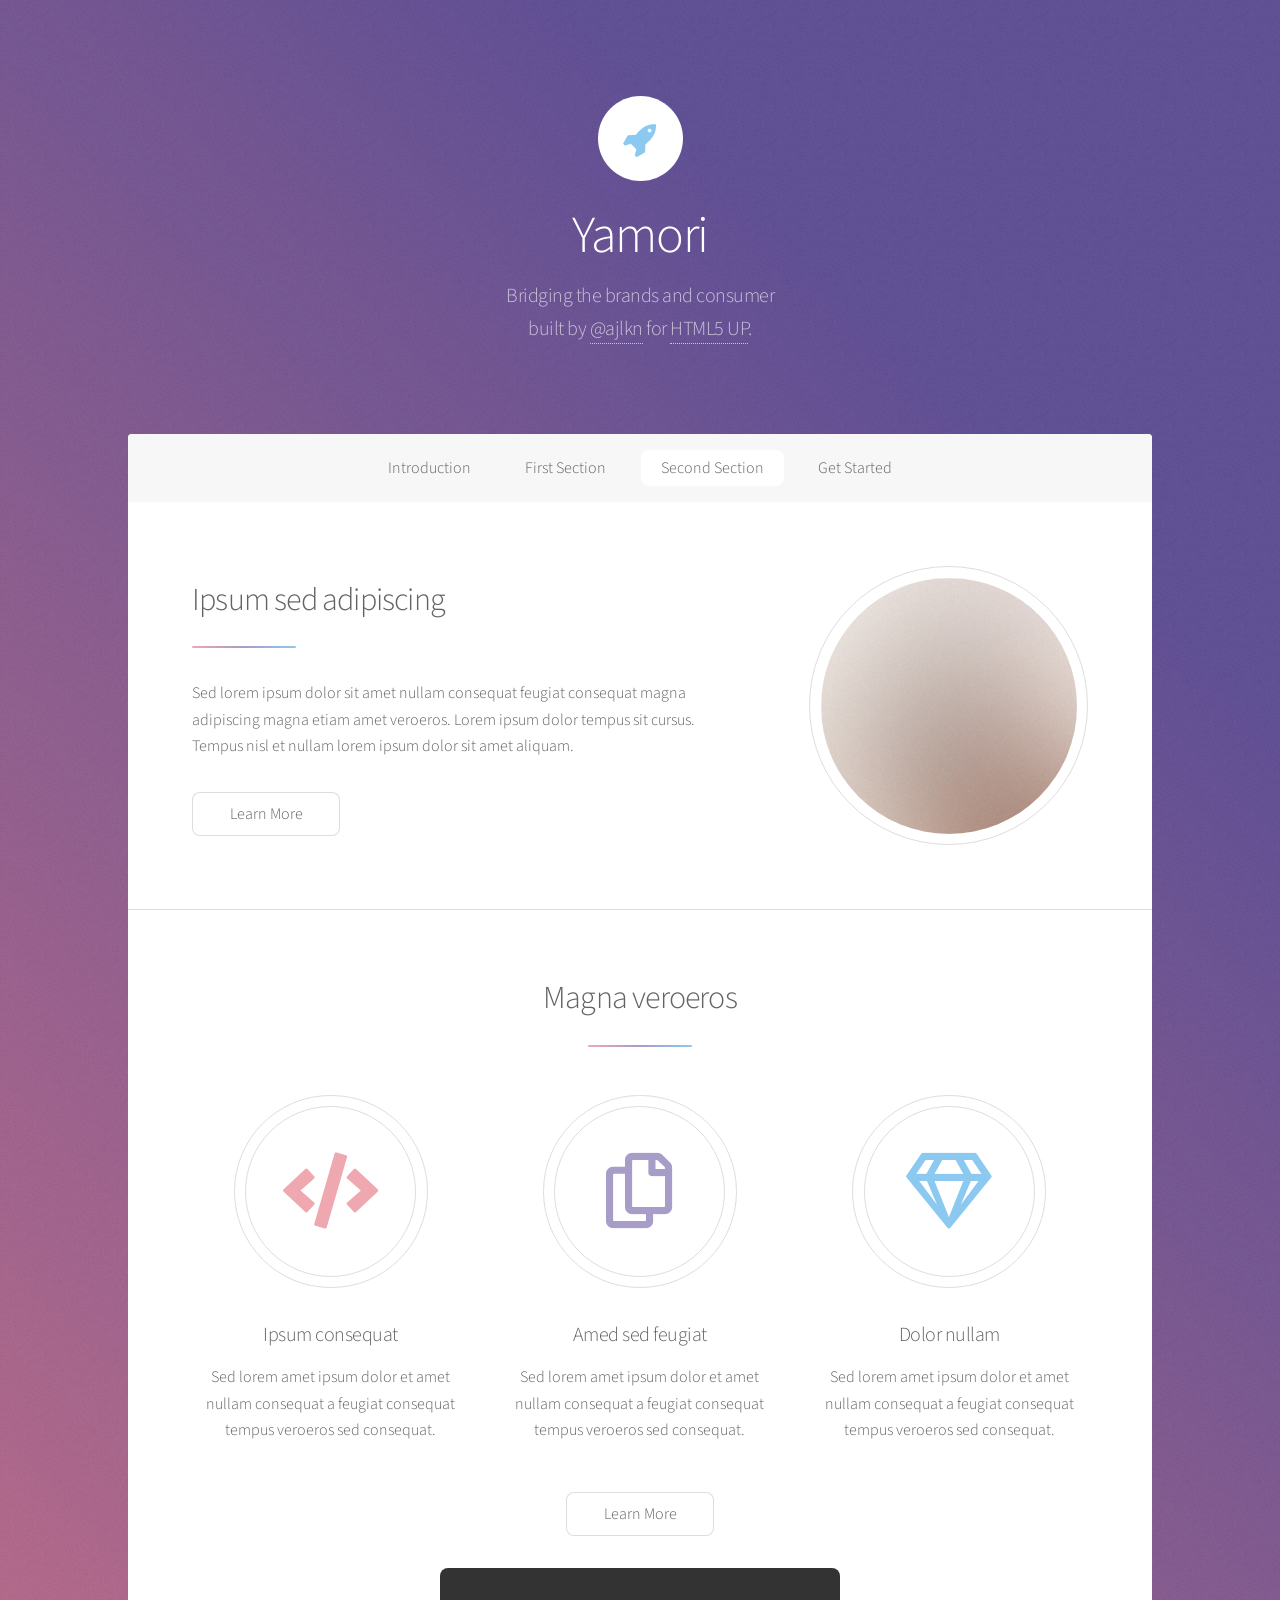
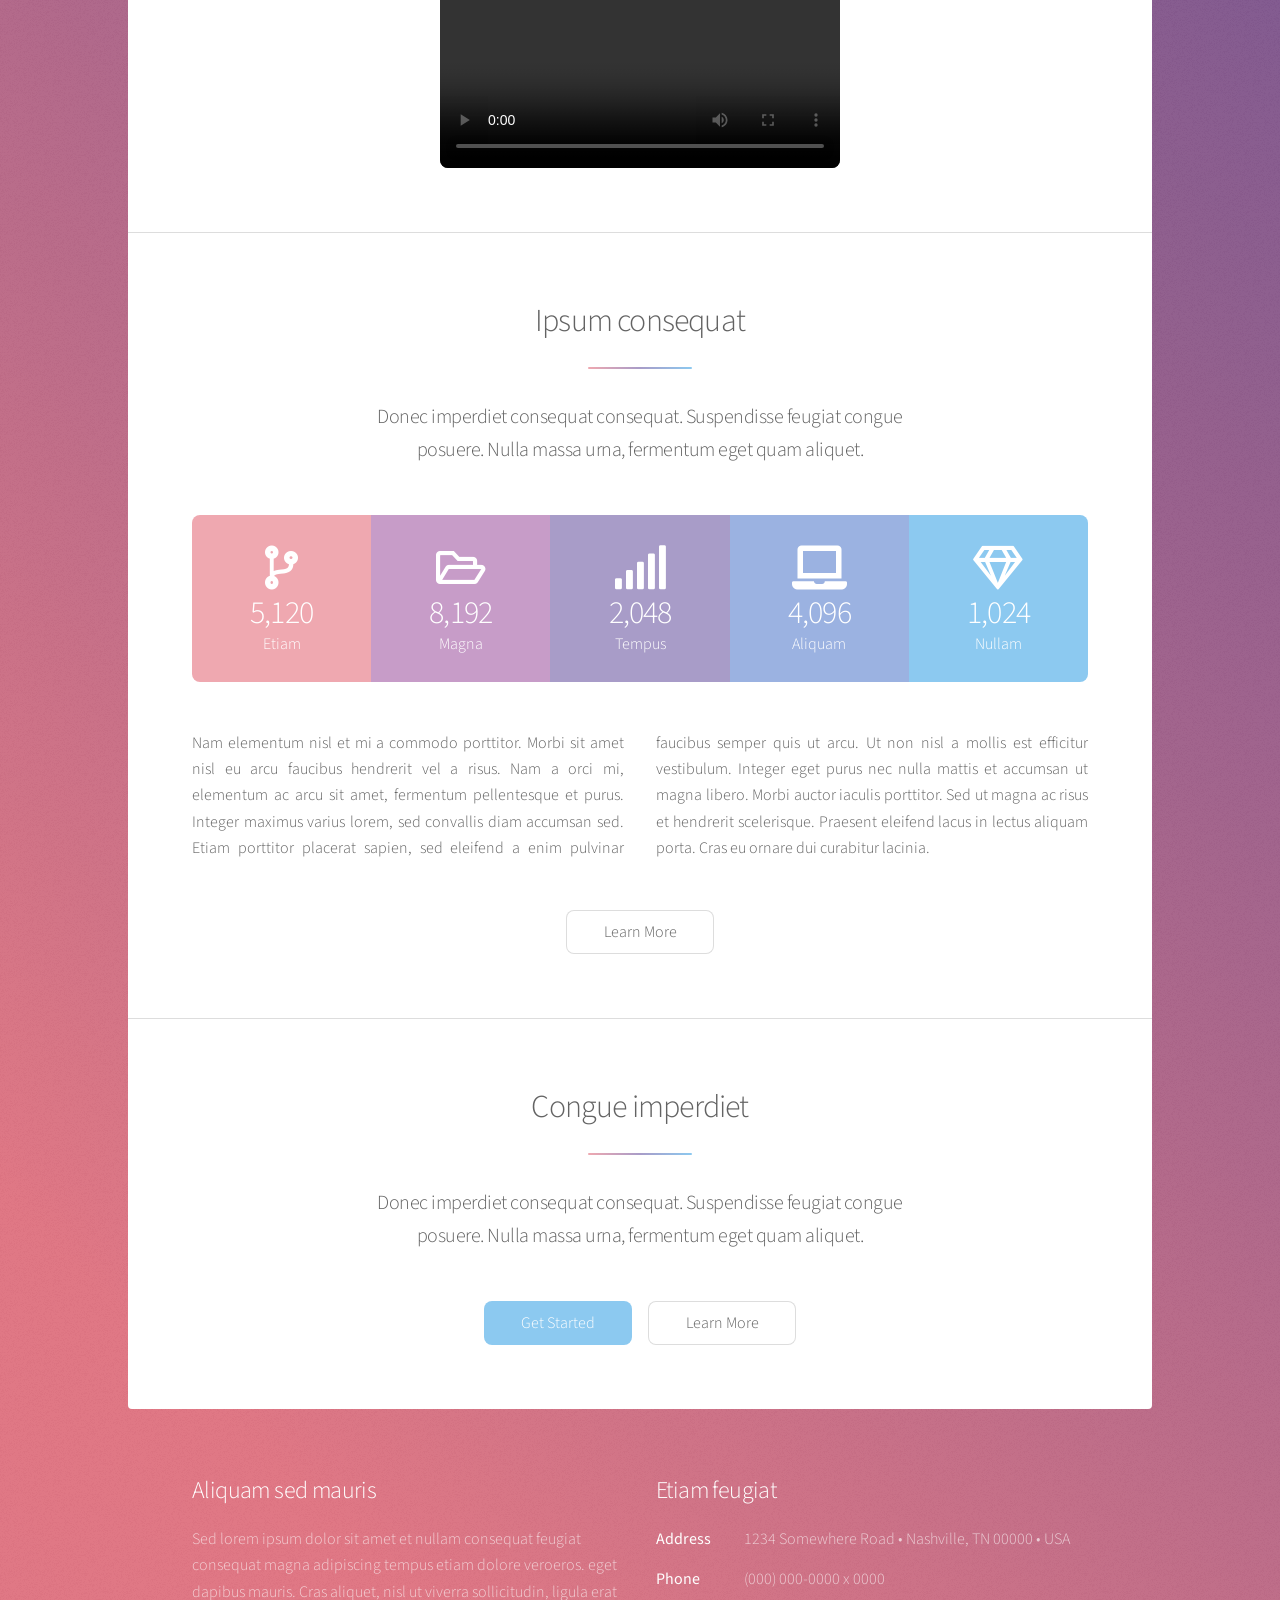
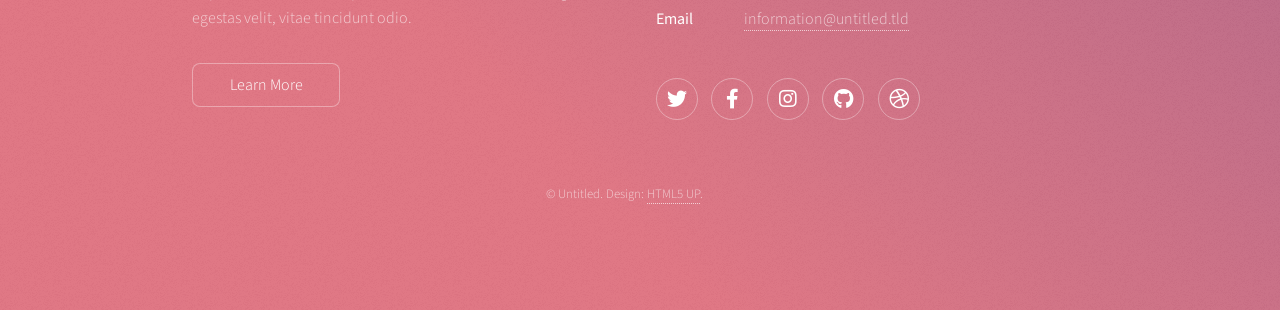
==== index.html @ f44ea1f3 "Update index.html" ====
<!DOCTYPE HTML>
<!--
	Stellar by HTML5 UP
	html5up.net | @ajlkn
	Free for personal and commercial use under the CCA 3.0 license (html5up.net/license)
-->
<html>
	<head>
		<title>YAMORI</title>
		<meta charset="utf-8" />
		<meta name="viewport" content="width=device-width, initial-scale=1, user-scalable=no" />
		<link rel="stylesheet" href="assets/css/main.css" />
		<noscript><link rel="stylesheet" href="assets/css/noscript.css" /></noscript>
	</head>
	<body class="is-preload">

		<!-- Wrapper -->
			<div id="wrapper">

				<!-- Header -->
					<header id="header" class="alt">
						<span class="logo"><img src="images/logo.svg" alt="" /></span>
						<h1>Yamori</h1>
						<p>Bridging the brands and consumer<br />
						built by <a href="https://twitter.com/ajlkn">@ajlkn</a> for <a href="https://html5up.net">HTML5 UP</a>.</p>
					</header>

				<!-- Nav -->
					<nav id="nav">
						<ul>
							<li><a href="#intro" class="active">Introduction</a></li>
							<li><a href="#first">First Section</a></li>
							<li><a href="#second">Second Section</a></li>
							<li><a href="#cta">Get Started</a></li>
						</ul>
					</nav>

				<!-- Main -->
					<div id="main">

						<!-- Introduction -->
							<section id="intro" class="main">
								<div class="spotlight">
									<div class="content">
										<header class="major">
											<h2>Ipsum sed adipiscing</h2>
										</header>
										<p>Sed lorem ipsum dolor sit amet nullam consequat feugiat consequat magna
										adipiscing magna etiam amet veroeros. Lorem ipsum dolor tempus sit cursus.
										Tempus nisl et nullam lorem ipsum dolor sit amet aliquam.</p>
										<ul class="actions">
											<li><a href="Your paragraph text.mp4" class="button">Learn More</a></li>
										</ul>
									</div>
									<span class="image"><img src="images/pic01.jpg" alt="" /></span>
								</div>
							</section>

						<!-- First Section -->
							<section id="first" class="main special">
								<header class="major">
									<h2>Magna veroeros</h2>
								</header>
								<ul class="features">
									<li>
										<span class="icon solid major style1 fa-code"></span>
										<h3>Ipsum consequat</h3>
										<p>Sed lorem amet ipsum dolor et amet nullam consequat a feugiat consequat tempus veroeros sed consequat.</p>
									</li>
									<li>
										<span class="icon major style3 fa-copy"></span>
										<h3>Amed sed feugiat</h3>
										<p>Sed lorem amet ipsum dolor et amet nullam consequat a feugiat consequat tempus veroeros sed consequat.</p>
									</li>
									<li>
										<span class="icon major style5 fa-gem"></span>
										<h3>Dolor nullam</h3>
										<p>Sed lorem amet ipsum dolor et amet nullam consequat a feugiat consequat tempus veroeros sed consequat.</p>
									</li>
								</ul>
								<footer class="major">
									<ul class="actions special">
										<li><a href="generic.html" class="button">Learn More</a></li>
									</ul>
								</footer>
<div class="image fit video-container">
  <video controls preload="metadata" playsinline>
    <source src="Your%20paragraph%20text.mp4" type="video/mp4">
  </video>
</div>


							</section>

						<!-- Second Section -->
							<section id="second" class="main special">
								<header class="major">
									<h2>Ipsum consequat</h2>
									<p>Donec imperdiet consequat consequat. Suspendisse feugiat congue<br />
									posuere. Nulla massa urna, fermentum eget quam aliquet.</p>
								</header>
								<ul class="statistics">
									<li class="style1">
										<span class="icon solid fa-code-branch"></span>
										<strong>5,120</strong> Etiam
									</li>
									<li class="style2">
										<span class="icon fa-folder-open"></span>
										<strong>8,192</strong> Magna
									</li>
									<li class="style3">
										<span class="icon solid fa-signal"></span>
										<strong>2,048</strong> Tempus
									</li>
									<li class="style4">
										<span class="icon solid fa-laptop"></span>
										<strong>4,096</strong> Aliquam
									</li>
									<li class="style5">
										<span class="icon fa-gem"></span>
										<strong>1,024</strong> Nullam
									</li>
								</ul>
								<p class="content">Nam elementum nisl et mi a commodo porttitor. Morbi sit amet nisl eu arcu faucibus hendrerit vel a risus. Nam a orci mi, elementum ac arcu sit amet, fermentum pellentesque et purus. Integer maximus varius lorem, sed convallis diam accumsan sed. Etiam porttitor placerat sapien, sed eleifend a enim pulvinar faucibus semper quis ut arcu. Ut non nisl a mollis est efficitur vestibulum. Integer eget purus nec nulla mattis et accumsan ut magna libero. Morbi auctor iaculis porttitor. Sed ut magna ac risus et hendrerit scelerisque. Praesent eleifend lacus in lectus aliquam porta. Cras eu ornare dui curabitur lacinia.</p>
								<footer class="major">
									<ul class="actions special">
										<li><a href="generic.html" class="button">Learn More</a></li>
									</ul>
								</footer>
							</section>

						<!-- Get Started -->
							<section id="cta" class="main special">
								<header class="major">
									<h2>Congue imperdiet</h2>
									<p>Donec imperdiet consequat consequat. Suspendisse feugiat congue<br />
									posuere. Nulla massa urna, fermentum eget quam aliquet.</p>
								</header>
								<footer class="major">
									<ul class="actions special">
										<li><a href="generic.html" class="button primary">Get Started</a></li>
										<li><a href="generic.html" class="button">Learn More</a></li>
									</ul>
								</footer>
							</section>

					</div>

				<!-- Footer -->
					<footer id="footer">
						<section>
							<h2>Aliquam sed mauris</h2>
							<p>Sed lorem ipsum dolor sit amet et nullam consequat feugiat consequat magna adipiscing tempus etiam dolore veroeros. eget dapibus mauris. Cras aliquet, nisl ut viverra sollicitudin, ligula erat egestas velit, vitae tincidunt odio.</p>
							<ul class="actions">
								<li><a href="generic.html" class="button">Learn More</a></li>
							</ul>
						</section>
						<section>
							<h2>Etiam feugiat</h2>
							<dl class="alt">
								<dt>Address</dt>
								<dd>1234 Somewhere Road &bull; Nashville, TN 00000 &bull; USA</dd>
								<dt>Phone</dt>
								<dd>(000) 000-0000 x 0000</dd>
								<dt>Email</dt>
								<dd><a href="#">information@untitled.tld</a></dd>
							</dl>
							<ul class="icons">
								<li><a href="#" class="icon brands fa-twitter alt"><span class="label">Twitter</span></a></li>
								<li><a href="#" class="icon brands fa-facebook-f alt"><span class="label">Facebook</span></a></li>
								<li><a href="#" class="icon brands fa-instagram alt"><span class="label">Instagram</span></a></li>
								<li><a href="#" class="icon brands fa-github alt"><span class="label">GitHub</span></a></li>
								<li><a href="#" class="icon brands fa-dribbble alt"><span class="label">Dribbble</span></a></li>
							</ul>
						</section>
						<p class="copyright">&copy; Untitled. Design: <a href="https://html5up.net">HTML5 UP</a>.</p>
					</footer>

			</div>

		<!-- Scripts -->
			<script src="assets/js/jquery.min.js"></script>
			<script src="assets/js/jquery.scrollex.min.js"></script>
			<script src="assets/js/jquery.scrolly.min.js"></script>
			<script src="assets/js/browser.min.js"></script>
			<script src="assets/js/breakpoints.min.js"></script>
			<script src="assets/js/util.js"></script>
			<script src="assets/js/main.js"></script>

	</body>

</html>
---- assets/css/main.css ----
@import url(fontawesome-all.min.css);
@import 'https://fonts.googleapis.com/css?family=Source+Sans+Pro:300,400';

/*
	Stellar by HTML5 UP
	html5up.net | @ajlkn
	Free for personal and commercial use under the CCA 3.0 license (html5up.net/license)

*/

html, body, div, span, applet, object,
iframe, h1, h2, h3, h4, h5, h6, p, blockquote,
pre, a, abbr, acronym, address, big, cite,
code, del, dfn, em, img, ins, kbd, q, s, samp,
small, strike, strong, sub, sup, tt, var, b,
u, i, center, dl, dt, dd, ol, ul, li, fieldset,
form, label, legend, table, caption, tbody,
tfoot, thead, tr, th, td, article, aside,
canvas, details, embed, figure, figcaption,
footer, header, hgroup, menu, nav, output, ruby,
section, summary, time, mark, audio, video {
	margin: 0;
	padding: 0;
	border: 0;
	font-size: 100%;
	font: inherit;
	vertical-align: baseline;}

article, aside, details, figcaption, figure,
footer, header, hgroup, menu, nav, section {
	display: block;}

body {
	line-height: 1;
}

ol, ul {
	list-style: none;
}

blockquote, q {
	quotes: none;
}

	blockquote:before, blockquote:after, q:before, q:after {
		content: '';
		content: none;
	}

table {
	border-collapse: collapse;
	border-spacing: 0;
}

body {
	-webkit-text-size-adjust: none;
}

mark {
	background-color: transparent;
	color: inherit;
}

input::-moz-focus-inner {
	border: 0;
	padding: 0;
}

input, select, textarea {
	-moz-appearance: none;
	-webkit-appearance: none;
	-ms-appearance: none;
	appearance: none;
}

/* Basic */

	@-ms-viewport {
		width: device-width;
	}

	body {
		-ms-overflow-style: scrollbar;
	}

	@media screen and (max-width: 480px) {

		html, body {
			min-width: 320px;
		}

	}

	html {
		box-sizing: border-box;
	}

	*, *:before, *:after {
		box-sizing: inherit;
	}

	body {
		background-color: #935d8c;
		background-image: url("images/overlay.png"), -moz-linear-gradient(45deg, #e37682 15%, #5f4d93 85%);
		background-image: url("images/overlay.png"), -webkit-linear-gradient(45deg, #e37682 15%, #5f4d93 85%);
		background-image: url("images/overlay.png"), -ms-linear-gradient(45deg, #e37682 15%, #5f4d93 85%);
		background-image: url("images/overlay.png"), linear-gradient(45deg, #e37682 15%, #5f4d93 85%);
	}

		body.is-preload *, body.is-preload *:before, body.is-preload *:after {
			-moz-animation: none !important;
			-webkit-animation: none !important;
			-ms-animation: none !important;
			animation: none !important;
			-moz-transition: none !important;
			-webkit-transition: none !important;
			-ms-transition: none !important;
			transition: none !important;
		}

/* Type */

	body {
		background-color: #935d8c;
		color: rgba(255, 255, 255, 0.65);
	}

	body, input, select, textarea {
		font-family: "Source Sans Pro", Helvetica, sans-serif;
		font-size: 17pt;
		font-weight: 300;
		line-height: 1.65;
	}

		@media screen and (max-width: 1680px) {

			body, input, select, textarea {
				font-size: 14pt;
			}

		}

		@media screen and (max-width: 1280px) {

			body, input, select, textarea {
				font-size: 12pt;
			}

		}

		@media screen and (max-width: 360px) {

			body, input, select, textarea {
				font-size: 11pt;
			}

		}

	a {
		-moz-transition: color 0.2s ease, border-bottom 0.2s ease;
		-webkit-transition: color 0.2s ease, border-bottom 0.2s ease;
		-ms-transition: color 0.2s ease, border-bottom 0.2s ease;
		transition: color 0.2s ease, border-bottom 0.2s ease;
		text-decoration: none;
		border-bottom: dotted 1px;
		color: inherit;
	}

		a:hover {
			border-bottom-color: transparent;
		}

	strong, b {
		font-weight: 400;
	}

	em, i {
		font-style: italic;
	}

	p {
		margin: 0 0 2em 0;
	}

		p.content {
			-moz-columns: 20em 2;
			-webkit-columns: 20em 2;
			-ms-columns: 20em 2;
			columns: 20em 2;
			-moz-column-gap: 2em;
			-webkit-column-gap: 2em;
			-ms-column-gap: 2em;
			column-gap: 2em;
			text-align: justify;
		}

	h1, h2, h3, h4, h5, h6 {
		font-weight: 300;
		line-height: 1.5;
		margin: 0 0 0.7em 0;
		letter-spacing: -0.025em;
	}

		h1 a, h2 a, h3 a, h4 a, h5 a, h6 a {
			color: inherit;
			text-decoration: none;
		}

	h1 {
		font-size: 2.5em;
		line-height: 1.2;
	}

	h2 {
		font-size: 1.5em;
	}

	h3 {
		font-size: 1.25em;
	}

	h4 {
		font-size: 1.1em;
	}

	h5 {
		font-size: 0.9em;
	}

	h6 {
		font-size: 0.7em;
	}

	@media screen and (max-width: 736px) {

		h1 {
			font-size: 2em;
		}

	}

	sub {
		font-size: 0.8em;
		position: relative;
		top: 0.5em;
	}

	sup {
		font-size: 0.8em;
		position: relative;
		top: -0.5em;
	}

	blockquote {
		border-left: solid 4px;
		font-style: italic;
		margin: 0 0 2em 0;
		padding: 0.5em 0 0.5em 2em;
	}

	code {
		border-radius: 8px;
		border: solid 1px;
		font-family: "Courier New", monospace;
		font-size: 0.9em;
		margin: 0 0.25em;
		padding: 0.25em 0.65em;
	}

	pre {
		-webkit-overflow-scrolling: touch;
		font-family: "Courier New", monospace;
		font-size: 0.9em;
		margin: 0 0 2em 0;
	}

		pre code {
			display: block;
			line-height: 1.75;
			padding: 1em 1.5em;
			overflow-x: auto;
		}

	hr {
		border: 0;
		border-bottom: solid 1px;
		margin: 2em 0;
	}

		hr.major {
			margin: 3em 0;
		}

	.align-left {
		text-align: left;
	}

	.align-center {
		text-align: center;
	}

	.align-right {
		text-align: right;
	}

	input, select, textarea {
		color: #ffffff;
	}

	a:hover {
		color: #ffffff;
	}

	strong, b {
		color: #ffffff;
	}

	h1, h2, h3, h4, h5, h6 {
		color: #ffffff;
	}

	blockquote {
		border-left-color: rgba(255, 255, 255, 0.35);
	}

	code {
		background: rgba(255, 255, 255, 0.075);
		border-color: rgba(255, 255, 255, 0.35);
	}

	hr {
		border-bottom-color: rgba(255, 255, 255, 0.35);
	}

/* Row */

	.row {
		display: flex;
		flex-wrap: wrap;
		box-sizing: border-box;
		align-items: stretch;
	}

		.row > * {
			box-sizing: border-box;
		}

		.row.gtr-uniform > * > :last-child {
			margin-bottom: 0;
		}

		.row.aln-left {
			justify-content: flex-start;
		}

		.row.aln-center {
			justify-content: center;
		}

		.row.aln-right {
			justify-content: flex-end;
		}

		.row.aln-top {
			align-items: flex-start;
		}

		.row.aln-middle {
			align-items: center;
		}

		.row.aln-bottom {
			align-items: flex-end;
		}

		.row > .imp {
			order: -1;
		}

		.row > .col-1 {
			width: 8.33333%;
		}

		.row > .off-1 {
			margin-left: 8.33333%;
		}

		.row > .col-2 {
			width: 16.66667%;
		}

		.row > .off-2 {
			margin-left: 16.66667%;
		}

		.row > .col-3 {
			width: 25%;
		}

		.row > .off-3 {
			margin-left: 25%;
		}

		.row > .col-4 {
			width: 33.33333%;
		}

		.row > .off-4 {
			margin-left: 33.33333%;
		}

		.row > .col-5 {
			width: 41.66667%;
		}

		.row > .off-5 {
			margin-left: 41.66667%;
		}

		.row > .col-6 {
			width: 50%;
		}

		.row > .off-6 {
			margin-left: 50%;
		}

		.row > .col-7 {
			width: 58.33333%;
		}

		.row > .off-7 {
			margin-left: 58.33333%;
		}

		.row > .col-8 {
			width: 66.66667%;
		}

		.row > .off-8 {
			margin-left: 66.66667%;
		}

		.row > .col-9 {
			width: 75%;
		}

		.row > .off-9 {
			margin-left: 75%;
		}

		.row > .col-10 {
			width: 83.33333%;
		}

		.row > .off-10 {
			margin-left: 83.33333%;
		}

		.row > .col-11 {
			width: 91.66667%;
		}

		.row > .off-11 {
			margin-left: 91.66667%;
		}

		.row > .col-12 {
			width: 100%;
		}

		.row > .off-12 {
			margin-left: 100%;
		}

		.row.gtr-0 {
			margin-top: 0;
			margin-left: 0em;
		}

			.row.gtr-0 > * {
				padding: 0 0 0 0em;
			}

			.row.gtr-0.gtr-uniform {
				margin-top: 0em;
			}

				.row.gtr-0.gtr-uniform > * {
					padding-top: 0em;
				}

		.row.gtr-25 {
			margin-top: 0;
			margin-left: -0.375em;
		}

			.row.gtr-25 > * {
				padding: 0 0 0 0.375em;
			}

			.row.gtr-25.gtr-uniform {
				margin-top: -0.375em;
			}

				.row.gtr-25.gtr-uniform > * {
					padding-top: 0.375em;
				}

		.row.gtr-50 {
			margin-top: 0;
			margin-left: -0.75em;
		}

			.row.gtr-50 > * {
				padding: 0 0 0 0.75em;
			}

			.row.gtr-50.gtr-uniform {
				margin-top: -0.75em;
			}

				.row.gtr-50.gtr-uniform > * {
					padding-top: 0.75em;
				}

		.row {
			margin-top: 0;
			margin-left: -1.5em;
		}

			.row > * {
				padding: 0 0 0 1.5em;
			}

			.row.gtr-uniform {
				margin-top: -1.5em;
			}

				.row.gtr-uniform > * {
					padding-top: 1.5em;
				}

		.row.gtr-150 {
			margin-top: 0;
			margin-left: -2.25em;
		}

			.row.gtr-150 > * {
				padding: 0 0 0 2.25em;
			}

			.row.gtr-150.gtr-uniform {
				margin-top: -2.25em;
			}

				.row.gtr-150.gtr-uniform > * {
					padding-top: 2.25em;
				}

		.row.gtr-200 {
			margin-top: 0;
			margin-left: -3em;
		}

			.row.gtr-200 > * {
				padding: 0 0 0 3em;
			}

			.row.gtr-200.gtr-uniform {
				margin-top: -3em;
			}

				.row.gtr-200.gtr-uniform > * {
					padding-top: 3em;
				}

		@media screen and (max-width: 1680px) {

			.row {
				display: flex;
				flex-wrap: wrap;
				box-sizing: border-box;
				align-items: stretch;
			}

				.row > * {
					box-sizing: border-box;
				}

				.row.gtr-uniform > * > :last-child {
					margin-bottom: 0;
				}

				.row.aln-left {
					justify-content: flex-start;
				}

				.row.aln-center {
					justify-content: center;
				}

				.row.aln-right {
					justify-content: flex-end;
				}

				.row.aln-top {
					align-items: flex-start;
				}

				.row.aln-middle {
					align-items: center;
				}

				.row.aln-bottom {
					align-items: flex-end;
				}

				.row > .imp-xlarge {
					order: -1;
				}

				.row > .col-1-xlarge {
					width: 8.33333%;
				}

				.row > .off-1-xlarge {
					margin-left: 8.33333%;
				}

				.row > .col-2-xlarge {
					width: 16.66667%;
				}

				.row > .off-2-xlarge {
					margin-left: 16.66667%;
				}

				.row > .col-3-xlarge {
					width: 25%;
				}

				.row > .off-3-xlarge {
					margin-left: 25%;
				}

				.row > .col-4-xlarge {
					width: 33.33333%;
				}

				.row > .off-4-xlarge {
					margin-left: 33.33333%;
				}

				.row > .col-5-xlarge {
					width: 41.66667%;
				}

				.row > .off-5-xlarge {
					margin-left: 41.66667%;
				}

				.row > .col-6-xlarge {
					width: 50%;
				}

				.row > .off-6-xlarge {
					margin-left: 50%;
				}

				.row > .col-7-xlarge {
					width: 58.33333%;
				}

				.row > .off-7-xlarge {
					margin-left: 58.33333%;
				}

				.row > .col-8-xlarge {
					width: 66.66667%;
				}

				.row > .off-8-xlarge {
					margin-left: 66.66667%;
				}

				.row > .col-9-xlarge {
					width: 75%;
				}

				.row > .off-9-xlarge {
					margin-left: 75%;
				}

				.row > .col-10-xlarge {
					width: 83.33333%;
				}

				.row > .off-10-xlarge {
					margin-left: 83.33333%;
				}

				.row > .col-11-xlarge {
					width: 91.66667%;
				}

				.row > .off-11-xlarge {
					margin-left: 91.66667%;
				}

				.row > .col-12-xlarge {
					width: 100%;
				}

				.row > .off-12-xlarge {
					margin-left: 100%;
				}

				.row.gtr-0 {
					margin-top: 0;
					margin-left: 0em;
				}

					.row.gtr-0 > * {
						padding: 0 0 0 0em;
					}

					.row.gtr-0.gtr-uniform {
						margin-top: 0em;
					}

						.row.gtr-0.gtr-uniform > * {
							padding-top: 0em;
						}

				.row.gtr-25 {
					margin-top: 0;
					margin-left: -0.375em;
				}

					.row.gtr-25 > * {
						padding: 0 0 0 0.375em;
					}

					.row.gtr-25.gtr-uniform {
						margin-top: -0.375em;
					}

						.row.gtr-25.gtr-uniform > * {
							padding-top: 0.375em;
						}

				.row.gtr-50 {
					margin-top: 0;
					margin-left: -0.75em;
				}

					.row.gtr-50 > * {
						padding: 0 0 0 0.75em;
					}

					.row.gtr-50.gtr-uniform {
						margin-top: -0.75em;
					}

						.row.gtr-50.gtr-uniform > * {
							padding-top: 0.75em;
						}

				.row {
					margin-top: 0;
					margin-left: -1.5em;
				}

					.row > * {
						padding: 0 0 0 1.5em;
					}

					.row.gtr-uniform {
						margin-top: -1.5em;
					}

						.row.gtr-uniform > * {
							padding-top: 1.5em;
						}

				.row.gtr-150 {
					margin-top: 0;
					margin-left: -2.25em;
				}

					.row.gtr-150 > * {
						padding: 0 0 0 2.25em;
					}

					.row.gtr-150.gtr-uniform {
						margin-top: -2.25em;
					}

						.row.gtr-150.gtr-uniform > * {
							padding-top: 2.25em;
						}

				.row.gtr-200 {
					margin-top: 0;
					margin-left: -3em;
				}

					.row.gtr-200 > * {
						padding: 0 0 0 3em;
					}

					.row.gtr-200.gtr-uniform {
						margin-top: -3em;
					}

						.row.gtr-200.gtr-uniform > * {
							padding-top: 3em;
						}

		}

		@media screen and (max-width: 1280px) {

			.row {
				display: flex;
				flex-wrap: wrap;
				box-sizing: border-box;
				align-items: stretch;
			}

				.row > * {
					box-sizing: border-box;
				}

				.row.gtr-uniform > * > :last-child {
					margin-bottom: 0;
				}

				.row.aln-left {
					justify-content: flex-start;
				}

				.row.aln-center {
					justify-content: center;
				}

				.row.aln-right {
					justify-content: flex-end;
				}

				.row.aln-top {
					align-items: flex-start;
				}

				.row.aln-middle {
					align-items: center;
				}

				.row.aln-bottom {
					align-items: flex-end;
				}

				.row > .imp-large {
					order: -1;
				}

				.row > .col-1-large {
					width: 8.33333%;
				}

				.row > .off-1-large {
					margin-left: 8.33333%;
				}

				.row > .col-2-large {
					width: 16.66667%;
				}

				.row > .off-2-large {
					margin-left: 16.66667%;
				}

				.row > .col-3-large {
					width: 25%;
				}

				.row > .off-3-large {
					margin-left: 25%;
				}

				.row > .col-4-large {
					width: 33.33333%;
				}

				.row > .off-4-large {
					margin-left: 33.33333%;
				}

				.row > .col-5-large {
					width: 41.66667%;
				}

				.row > .off-5-large {
					margin-left: 41.66667%;
				}

				.row > .col-6-large {
					width: 50%;
				}

				.row > .off-6-large {
					margin-left: 50%;
				}

				.row > .col-7-large {
					width: 58.33333%;
				}

				.row > .off-7-large {
					margin-left: 58.33333%;
				}

				.row > .col-8-large {
					width: 66.66667%;
				}

				.row > .off-8-large {
					margin-left: 66.66667%;
				}

				.row > .col-9-large {
					width: 75%;
				}

				.row > .off-9-large {
					margin-left: 75%;
				}

				.row > .col-10-large {
					width: 83.33333%;
				}

				.row > .off-10-large {
					margin-left: 83.33333%;
				}

				.row > .col-11-large {
					width: 91.66667%;
				}

				.row > .off-11-large {
					margin-left: 91.66667%;
				}

				.row > .col-12-large {
					width: 100%;
				}

				.row > .off-12-large {
					margin-left: 100%;
				}

				.row.gtr-0 {
					margin-top: 0;
					margin-left: 0em;
				}

					.row.gtr-0 > * {
						padding: 0 0 0 0em;
					}

					.row.gtr-0.gtr-uniform {
						margin-top: 0em;
					}

						.row.gtr-0.gtr-uniform > * {
							padding-top: 0em;
						}

				.row.gtr-25 {
					margin-top: 0;
					margin-left: -0.375em;
				}

					.row.gtr-25 > * {
						padding: 0 0 0 0.375em;
					}

					.row.gtr-25.gtr-uniform {
						margin-top: -0.375em;
					}

						.row.gtr-25.gtr-uniform > * {
							padding-top: 0.375em;
						}

				.row.gtr-50 {
					margin-top: 0;
					margin-left: -0.75em;
				}

					.row.gtr-50 > * {
						padding: 0 0 0 0.75em;
					}

					.row.gtr-50.gtr-uniform {
						margin-top: -0.75em;
					}

						.row.gtr-50.gtr-uniform > * {
							padding-top: 0.75em;
						}

				.row {
					margin-top: 0;
					margin-left: -1.5em;
				}

					.row > * {
						padding: 0 0 0 1.5em;
					}

					.row.gtr-uniform {
						margin-top: -1.5em;
					}

						.row.gtr-uniform > * {
							padding-top: 1.5em;
						}

				.row.gtr-150 {
					margin-top: 0;
					margin-left: -2.25em;
				}

					.row.gtr-150 > * {
						padding: 0 0 0 2.25em;
					}

					.row.gtr-150.gtr-uniform {
						margin-top: -2.25em;
					}

						.row.gtr-150.gtr-uniform > * {
							padding-top: 2.25em;
						}

				.row.gtr-200 {
					margin-top: 0;
					margin-left: -3em;
				}

					.row.gtr-200 > * {
						padding: 0 0 0 3em;
					}

					.row.gtr-200.gtr-uniform {
						margin-top: -3em;
					}

						.row.gtr-200.gtr-uniform > * {
							padding-top: 3em;
						}

		}

		@media screen and (max-width: 980px) {

			.row {
				display: flex;
				flex-wrap: wrap;
				box-sizing: border-box;
				align-items: stretch;
			}

				.row > * {
					box-sizing: border-box;
				}

				.row.gtr-uniform > * > :last-child {
					margin-bottom: 0;
				}

				.row.aln-left {
					justify-content: flex-start;
				}

				.row.aln-center {
					justify-content: center;
				}

				.row.aln-right {
					justify-content: flex-end;
				}

				.row.aln-top {
					align-items: flex-start;
				}

				.row.aln-middle {
					align-items: center;
				}

				.row.aln-bottom {
					align-items: flex-end;
				}

				.row > .imp-medium {
					order: -1;
				}

				.row > .col-1-medium {
					width: 8.33333%;
				}

				.row > .off-1-medium {
					margin-left: 8.33333%;
				}

				.row > .col-2-medium {
					width: 16.66667%;
				}

				.row > .off-2-medium {
					margin-left: 16.66667%;
				}

				.row > .col-3-medium {
					width: 25%;
				}

				.row > .off-3-medium {
					margin-left: 25%;
				}

				.row > .col-4-medium {
					width: 33.33333%;
				}

				.row > .off-4-medium {
					margin-left: 33.33333%;
				}

				.row > .col-5-medium {
					width: 41.66667%;
				}

				.row > .off-5-medium {
					margin-left: 41.66667%;
				}

				.row > .col-6-medium {
					width: 50%;
				}

				.row > .off-6-medium {
					margin-left: 50%;
				}

				.row > .col-7-medium {
					width: 58.33333%;
				}

				.row > .off-7-medium {
					margin-left: 58.33333%;
				}

				.row > .col-8-medium {
					width: 66.66667%;
				}

				.row > .off-8-medium {
					margin-left: 66.66667%;
				}

				.row > .col-9-medium {
					width: 75%;
				}

				.row > .off-9-medium {
					margin-left: 75%;
				}

				.row > .col-10-medium {
					width: 83.33333%;
				}

				.row > .off-10-medium {
					margin-left: 83.33333%;
				}

				.row > .col-11-medium {
					width: 91.66667%;
				}

				.row > .off-11-medium {
					margin-left: 91.66667%;
				}

				.row > .col-12-medium {
					width: 100%;
				}

				.row > .off-12-medium {
					margin-left: 100%;
				}

				.row.gtr-0 {
					margin-top: 0;
					margin-left: 0em;
				}

					.row.gtr-0 > * {
						padding: 0 0 0 0em;
					}

					.row.gtr-0.gtr-uniform {
						margin-top: 0em;
					}

						.row.gtr-0.gtr-uniform > * {
							padding-top: 0em;
						}

				.row.gtr-25 {
					margin-top: 0;
					margin-left: -0.375em;
				}

					.row.gtr-25 > * {
						padding: 0 0 0 0.375em;
					}

					.row.gtr-25.gtr-uniform {
						margin-top: -0.375em;
					}

						.row.gtr-25.gtr-uniform > * {
							padding-top: 0.375em;
						}

				.row.gtr-50 {
					margin-top: 0;
					margin-left: -0.75em;
				}

					.row.gtr-50 > * {
						padding: 0 0 0 0.75em;
					}

					.row.gtr-50.gtr-uniform {
						margin-top: -0.75em;
					}

						.row.gtr-50.gtr-uniform > * {
							padding-top: 0.75em;
						}

				.row {
					margin-top: 0;
					margin-left: -1.5em;
				}

					.row > * {
						padding: 0 0 0 1.5em;
					}

					.row.gtr-uniform {
						margin-top: -1.5em;
					}

						.row.gtr-uniform > * {
							padding-top: 1.5em;
						}

				.row.gtr-150 {
					margin-top: 0;
					margin-left: -2.25em;
				}

					.row.gtr-150 > * {
						padding: 0 0 0 2.25em;
					}

					.row.gtr-150.gtr-uniform {
						margin-top: -2.25em;
					}

						.row.gtr-150.gtr-uniform > * {
							padding-top: 2.25em;
						}

				.row.gtr-200 {
					margin-top: 0;
					margin-left: -3em;
				}

					.row.gtr-200 > * {
						padding: 0 0 0 3em;
					}

					.row.gtr-200.gtr-uniform {
						margin-top: -3em;
					}

						.row.gtr-200.gtr-uniform > * {
							padding-top: 3em;
						}

		}

		@media screen and (max-width: 736px) {

			.row {
				display: flex;
				flex-wrap: wrap;
				box-sizing: border-box;
				align-items: stretch;
			}

				.row > * {
					box-sizing: border-box;
				}

				.row.gtr-uniform > * > :last-child {
					margin-bottom: 0;
				}

				.row.aln-left {
					justify-content: flex-start;
				}

				.row.aln-center {
					justify-content: center;
				}

				.row.aln-right {
					justify-content: flex-end;
				}

				.row.aln-top {
					align-items: flex-start;
				}

				.row.aln-middle {
					align-items: center;
				}

				.row.aln-bottom {
					align-items: flex-end;
				}

				.row > .imp-small {
					order: -1;
				}

				.row > .col-1-small {
					width: 8.33333%;
				}

				.row > .off-1-small {
					margin-left: 8.33333%;
				}

				.row > .col-2-small {
					width: 16.66667%;
				}

				.row > .off-2-small {
					margin-left: 16.66667%;
				}

				.row > .col-3-small {
					width: 25%;
				}

				.row > .off-3-small {
					margin-left: 25%;
				}

				.row > .col-4-small {
					width: 33.33333%;
				}

				.row > .off-4-small {
					margin-left: 33.33333%;
				}

				.row > .col-5-small {
					width: 41.66667%;
				}

				.row > .off-5-small {
					margin-left: 41.66667%;
				}

				.row > .col-6-small {
					width: 50%;
				}

				.row > .off-6-small {
					margin-left: 50%;
				}

				.row > .col-7-small {
					width: 58.33333%;
				}

				.row > .off-7-small {
					margin-left: 58.33333%;
				}

				.row > .col-8-small {
					width: 66.66667%;
				}

				.row > .off-8-small {
					margin-left: 66.66667%;
				}

				.row > .col-9-small {
					width: 75%;
				}

				.row > .off-9-small {
					margin-left: 75%;
				}

				.row > .col-10-small {
					width: 83.33333%;
				}

				.row > .off-10-small {
					margin-left: 83.33333%;
				}

				.row > .col-11-small {
					width: 91.66667%;
				}

				.row > .off-11-small {
					margin-left: 91.66667%;
				}

				.row > .col-12-small {
					width: 100%;
				}

				.row > .off-12-small {
					margin-left: 100%;
				}

				.row.gtr-0 {
					margin-top: 0;
					margin-left: 0em;
				}

					.row.gtr-0 > * {
						padding: 0 0 0 0em;
					}

					.row.gtr-0.gtr-uniform {
						margin-top: 0em;
					}

						.row.gtr-0.gtr-uniform > * {
							padding-top: 0em;
						}

				.row.gtr-25 {
					margin-top: 0;
					margin-left: -0.25em;
				}

					.row.gtr-25 > * {
						padding: 0 0 0 0.25em;
					}

					.row.gtr-25.gtr-uniform {
						margin-top: -0.25em;
					}

						.row.gtr-25.gtr-uniform > * {
							padding-top: 0.25em;
						}

				.row.gtr-50 {
					margin-top: 0;
					margin-left: -0.5em;
				}

					.row.gtr-50 > * {
						padding: 0 0 0 0.5em;
					}

					.row.gtr-50.gtr-uniform {
						margin-top: -0.5em;
					}

						.row.gtr-50.gtr-uniform > * {
							padding-top: 0.5em;
						}

				.row {
					margin-top: 0;
					margin-left: -1em;
				}

					.row > * {
						padding: 0 0 0 1em;
					}

					.row.gtr-uniform {
						margin-top: -1em;
					}

						.row.gtr-uniform > * {
							padding-top: 1em;
						}

				.row.gtr-150 {
					margin-top: 0;
					margin-left: -1.5em;
				}

					.row.gtr-150 > * {
						padding: 0 0 0 1.5em;
					}

					.row.gtr-150.gtr-uniform {
						margin-top: -1.5em;
					}

						.row.gtr-150.gtr-uniform > * {
							padding-top: 1.5em;
						}

				.row.gtr-200 {
					margin-top: 0;
					margin-left: -2em;
				}

					.row.gtr-200 > * {
						padding: 0 0 0 2em;
					}

					.row.gtr-200.gtr-uniform {
						margin-top: -2em;
					}

						.row.gtr-200.gtr-uniform > * {
							padding-top: 2em;
						}

		}

		@media screen and (max-width: 480px) {

			.row {
				display: flex;
				flex-wrap: wrap;
				box-sizing: border-box;
				align-items: stretch;
			}

				.row > * {
					box-sizing: border-box;
				}

				.row.gtr-uniform > * > :last-child {
					margin-bottom: 0;
				}

				.row.aln-left {
					justify-content: flex-start;
				}

				.row.aln-center {
					justify-content: center;
				}

				.row.aln-right {
					justify-content: flex-end;
				}

				.row.aln-top {
					align-items: flex-start;
				}

				.row.aln-middle {
					align-items: center;
				}

				.row.aln-bottom {
					align-items: flex-end;
				}

				.row > .imp-xsmall {
					order: -1;
				}

				.row > .col-1-xsmall {
					width: 8.33333%;
				}

				.row > .off-1-xsmall {
					margin-left: 8.33333%;
				}

				.row > .col-2-xsmall {
					width: 16.66667%;
				}

				.row > .off-2-xsmall {
					margin-left: 16.66667%;
				}

				.row > .col-3-xsmall {
					width: 25%;
				}

				.row > .off-3-xsmall {
					margin-left: 25%;
				}

				.row > .col-4-xsmall {
					width: 33.33333%;
				}

				.row > .off-4-xsmall {
					margin-left: 33.33333%;
				}

				.row > .col-5-xsmall {
					width: 41.66667%;
				}

				.row > .off-5-xsmall {
					margin-left: 41.66667%;
				}

				.row > .col-6-xsmall {
					width: 50%;
				}

				.row > .off-6-xsmall {
					margin-left: 50%;
				}

				.row > .col-7-xsmall {
					width: 58.33333%;
				}

				.row > .off-7-xsmall {
					margin-left: 58.33333%;
				}

				.row > .col-8-xsmall {
					width: 66.66667%;
				}

				.row > .off-8-xsmall {
					margin-left: 66.66667%;
				}

				.row > .col-9-xsmall {
					width: 75%;
				}

				.row > .off-9-xsmall {
					margin-left: 75%;
				}

				.row > .col-10-xsmall {
					width: 83.33333%;
				}

				.row > .off-10-xsmall {
					margin-left: 83.33333%;
				}

				.row > .col-11-xsmall {
					width: 91.66667%;
				}

				.row > .off-11-xsmall {
					margin-left: 91.66667%;
				}

				.row > .col-12-xsmall {
					width: 100%;
				}

				.row > .off-12-xsmall {
					margin-left: 100%;
				}

				.row.gtr-0 {
					margin-top: 0;
					margin-left: 0em;
				}

					.row.gtr-0 > * {
						padding: 0 0 0 0em;
					}

					.row.gtr-0.gtr-uniform {
						margin-top: 0em;
					}

						.row.gtr-0.gtr-uniform > * {
							padding-top: 0em;
						}

				.row.gtr-25 {
					margin-top: 0;
					margin-left: -0.3125em;
				}

					.row.gtr-25 > * {
						padding: 0 0 0 0.3125em;
					}

					.row.gtr-25.gtr-uniform {
						margin-top: -0.3125em;
					}

						.row.gtr-25.gtr-uniform > * {
							padding-top: 0.3125em;
						}

				.row.gtr-50 {
					margin-top: 0;
					margin-left: -0.625em;
				}

					.row.gtr-50 > * {
						padding: 0 0 0 0.625em;
					}

					.row.gtr-50.gtr-uniform {
						margin-top: -0.625em;
					}

						.row.gtr-50.gtr-uniform > * {
							padding-top: 0.625em;
						}

				.row {
					margin-top: 0;
					margin-left: -1.25em;
				}

					.row > * {
						padding: 0 0 0 1.25em;
					}

					.row.gtr-uniform {
						margin-top: -1.25em;
					}

						.row.gtr-uniform > * {
							padding-top: 1.25em;
						}

				.row.gtr-150 {
					margin-top: 0;
					margin-left: -1.875em;
				}

					.row.gtr-150 > * {
						padding: 0 0 0 1.875em;
					}

					.row.gtr-150.gtr-uniform {
						margin-top: -1.875em;
					}

						.row.gtr-150.gtr-uniform > * {
							padding-top: 1.875em;
						}

				.row.gtr-200 {
					margin-top: 0;
					margin-left: -2.5em;
				}

					.row.gtr-200 > * {
						padding: 0 0 0 2.5em;
					}

					.row.gtr-200.gtr-uniform {
						margin-top: -2.5em;
					}

						.row.gtr-200.gtr-uniform > * {
							padding-top: 2.5em;
						}

		}

/* Box */

	.box {
		border-radius: 8px;
		border: solid;
		margin-bottom: 2em;
		padding: 1.5em;
	}

		.box > :last-child,
		.box > :last-child > :last-child,
		.box > :last-child > :last-child > :last-child {
			margin-bottom: 0;
		}

		.box.alt {
			border: 0;
			border-radius: 0;
			padding: 0;
		}

	.box {
		border-color: rgba(255, 255, 255, 0.35);
	}

/* Button */

	input[type="submit"],
	input[type="reset"],
	input[type="button"],
	button,
	.button {
		-moz-appearance: none;
		-webkit-appearance: none;
		-ms-appearance: none;
		appearance: none;
		-moz-transition: background-color 0.2s ease-in-out, color 0.2s ease-in-out;
		-webkit-transition: background-color 0.2s ease-in-out, color 0.2s ease-in-out;
		-ms-transition: background-color 0.2s ease-in-out, color 0.2s ease-in-out;
		transition: background-color 0.2s ease-in-out, color 0.2s ease-in-out;
		border-radius: 8px;
		border: 0;
		cursor: pointer;
		display: inline-block;
		font-weight: 300;
		height: 2.75em;
		line-height: 2.75em;
		min-width: 9.25em;
		padding: 0 1.5em;
		text-align: center;
		text-decoration: none;
		white-space: nowrap;
	}

		input[type="submit"].icon,
		input[type="reset"].icon,
		input[type="button"].icon,
		button.icon,
		.button.icon {
			padding-left: 1.35em;
		}

			input[type="submit"].icon:before,
			input[type="reset"].icon:before,
			input[type="button"].icon:before,
			button.icon:before,
			.button.icon:before {
				margin-right: 0.5em;
			}

		input[type="submit"].fit,
		input[type="reset"].fit,
		input[type="button"].fit,
		button.fit,
		.button.fit {
			width: 100%;
		}

		input[type="submit"].small,
		input[type="reset"].small,
		input[type="button"].small,
		button.small,
		.button.small {
			font-size: 0.8em;
		}

		input[type="submit"].large,
		input[type="reset"].large,
		input[type="button"].large,
		button.large,
		.button.large {
			font-size: 1.35em;
		}

		input[type="submit"].disabled, input[type="submit"]:disabled,
		input[type="reset"].disabled,
		input[type="reset"]:disabled,
		input[type="button"].disabled,
		input[type="button"]:disabled,
		button.disabled,
		button:disabled,
		.button.disabled,
		.button:disabled {
			pointer-events: none;
			opacity: 0.25;
		}

		@media screen and (max-width: 736px) {

			input[type="submit"],
			input[type="reset"],
			input[type="button"],
			button,
			.button {
				min-width: 0;
			}

		}

	input[type="submit"],
	input[type="reset"],
	input[type="button"],
	button,
	.button {
		background-color: transparent;
		box-shadow: inset 0 0 0 1px rgba(255, 255, 255, 0.35);
		color: #ffffff !important;
	}

		input[type="submit"]:hover,
		input[type="reset"]:hover,
		input[type="button"]:hover,
		button:hover,
		.button:hover {
			background-color: rgba(255, 255, 255, 0.075);
		}

		input[type="submit"]:active,
		input[type="reset"]:active,
		input[type="button"]:active,
		button:active,
		.button:active {
			background-color: rgba(255, 255, 255, 0.2);
		}

		input[type="submit"].icon:before,
		input[type="reset"].icon:before,
		input[type="button"].icon:before,
		button.icon:before,
		.button.icon:before {
			color: rgba(255, 255, 255, 0.5);
		}

		input[type="submit"].primary,
		input[type="reset"].primary,
		input[type="button"].primary,
		button.primary,
		.button.primary {
			background-color: #8cc9f0;
			color: #ffffff !important;
			box-shadow: none;
		}

			input[type="submit"].primary:hover,
			input[type="reset"].primary:hover,
			input[type="button"].primary:hover,
			button.primary:hover,
			.button.primary:hover {
				background-color: #9acff2;
			}

			input[type="submit"].primary:active,
			input[type="reset"].primary:active,
			input[type="button"].primary:active,
			button.primary:active,
			.button.primary:active {
				background-color: #7ec3ee;
			}

			input[type="submit"].primary.icon:before,
			input[type="reset"].primary.icon:before,
			input[type="button"].primary.icon:before,
			button.primary.icon:before,
			.button.primary.icon:before {
				color: #ffffff !important;
			}

/* Form */

	form {
		margin: 0 0 2em 0;
	}

	label {
		display: block;
		font-size: 0.9em;
		font-weight: 400;
		margin: 0 0 1em 0;
	}

	input[type="text"],
	input[type="password"],
	input[type="email"],
	select,
	textarea {
		-moz-appearance: none;
		-webkit-appearance: none;
		-ms-appearance: none;
		appearance: none;
		border-radius: 8px;
		border: solid 1px;
		color: inherit;
		display: block;
		outline: 0;
		padding: 0 1em;
		text-decoration: none;
		width: 100%;
	}

		input[type="text"]:invalid,
		input[type="password"]:invalid,
		input[type="email"]:invalid,
		select:invalid,
		textarea:invalid {
			box-shadow: none;
		}

	select {
		background-size: 1.25rem;
		background-repeat: no-repeat;
		background-position: calc(100% - 1rem) center;
		height: 2.75em;
		padding-right: 2.75em;
		text-overflow: ellipsis;
	}

		select:focus::-ms-value {
			background-color: transparent;
		}

		select::-ms-expand {
			display: none;
		}

	input[type="text"],
	input[type="password"],
	input[type="email"],
	select {
		height: 2.75em;
	}

	textarea {
		padding: 0.75em 1em;
	}

	input[type="checkbox"],
	input[type="radio"] {
		-moz-appearance: none;
		-webkit-appearance: none;
		-ms-appearance: none;
		appearance: none;
		display: block;
		float: left;
		margin-right: -2em;
		opacity: 0;
		width: 1em;
		z-index: -1;
	}

		input[type="checkbox"] + label,
		input[type="radio"] + label {
			text-decoration: none;
			cursor: pointer;
			display: inline-block;
			font-size: 1em;
			font-weight: 300;
			padding-left: 2.4em;
			padding-right: 0.75em;
			position: relative;
		}

			input[type="checkbox"] + label:before,
			input[type="radio"] + label:before {
				-moz-osx-font-smoothing: grayscale;
				-webkit-font-smoothing: antialiased;
				display: inline-block;
				font-style: normal;
				font-variant: normal;
				text-rendering: auto;
				line-height: 1;
				text-transform: none !important;
				font-family: 'Font Awesome 5 Free';
				font-weight: 900;
			}

			input[type="checkbox"] + label:before,
			input[type="radio"] + label:before {
				border-radius: 8px;
				border: solid 1px;
				content: '';
				display: inline-block;
				font-size: 0.8em;
				height: 2.0625em;
				left: 0;
				line-height: 2.0625em;
				position: absolute;
				text-align: center;
				top: 0;
				width: 2.0625em;
			}

		input[type="checkbox"]:checked + label:before,
		input[type="radio"]:checked + label:before {
			content: '\f00c';
		}

	input[type="checkbox"] + label:before {
		border-radius: 8px;
	}

	input[type="radio"] + label:before {
		border-radius: 100%;
	}

	::-webkit-input-placeholder {
		opacity: 1.0;
	}

	:-moz-placeholder {
		opacity: 1.0;
	}

	::-moz-placeholder {
		opacity: 1.0;
	}

	:-ms-input-placeholder {
		opacity: 1.0;
	}

	label {
		color: #ffffff;
	}

	input[type="text"],
	input[type="password"],
	input[type="email"],
	select,
	textarea {
		background-color: rgba(255, 255, 255, 0.075);
		border-color: rgba(255, 255, 255, 0.35);
	}

		input[type="text"]:focus,
		input[type="password"]:focus,
		input[type="email"]:focus,
		select:focus,
		textarea:focus {
			border-color: #8cc9f0;
			box-shadow: 0 0 0 1px #8cc9f0;
		}

	select {
		background-image: url("data:image/svg+xml;charset=utf8,%3Csvg xmlns='http://www.w3.org/2000/svg' width='40' height='40' preserveAspectRatio='none' viewBox='0 0 40 40'%3E%3Cpath d='M9.4,12.3l10.4,10.4l10.4-10.4c0.2-0.2,0.5-0.4,0.9-0.4c0.3,0,0.6,0.1,0.9,0.4l3.3,3.3c0.2,0.2,0.4,0.5,0.4,0.9 c0,0.4-0.1,0.6-0.4,0.9L20.7,31.9c-0.2,0.2-0.5,0.4-0.9,0.4c-0.3,0-0.6-0.1-0.9-0.4L4.3,17.3c-0.2-0.2-0.4-0.5-0.4-0.9 c0-0.4,0.1-0.6,0.4-0.9l3.3-3.3c0.2-0.2,0.5-0.4,0.9-0.4S9.1,12.1,9.4,12.3z' fill='rgba(255, 255, 255, 0.35)' /%3E%3C/svg%3E");
	}

		select option {
			color: #ffffff;
			background: #935d8c;
		}

	input[type="checkbox"] + label,
	input[type="radio"] + label {
		color: rgba(255, 255, 255, 0.65);
	}

		input[type="checkbox"] + label:before,
		input[type="radio"] + label:before {
			background: rgba(255, 255, 255, 0.075);
			border-color: rgba(255, 255, 255, 0.35);
		}

	input[type="checkbox"]:checked + label:before,
	input[type="radio"]:checked + label:before {
		background-color: #ffffff;
		border-color: #ffffff;
		color: #935d8c;
	}

	input[type="checkbox"]:focus + label:before,
	input[type="radio"]:focus + label:before {
		border-color: #8cc9f0;
		box-shadow: 0 0 0 1px #8cc9f0;
	}

	::-webkit-input-placeholder {
		color: rgba(255, 255, 255, 0.5) !important;
	}

	:-moz-placeholder {
		color: rgba(255, 255, 255, 0.5) !important;
	}

	::-moz-placeholder {
		color: rgba(255, 255, 255, 0.5) !important;
	}

	:-ms-input-placeholder {
		color: rgba(255, 255, 255, 0.5) !important;
	}

	.formerize-placeholder {
		color: rgba(255, 255, 255, 0.5) !important;
	}

/* Icon */

	.icon {
		text-decoration: none;
		-moz-transition: background-color 0.2s ease-in-out, color 0.2s ease-in-out;
		-webkit-transition: background-color 0.2s ease-in-out, color 0.2s ease-in-out;
		-ms-transition: background-color 0.2s ease-in-out, color 0.2s ease-in-out;
		transition: background-color 0.2s ease-in-out, color 0.2s ease-in-out;
		border-bottom: none;
		position: relative;
	}

		.icon:before {
			-moz-osx-font-smoothing: grayscale;
			-webkit-font-smoothing: antialiased;
			display: inline-block;
			font-style: normal;
			font-variant: normal;
			text-rendering: auto;
			line-height: 1;
			text-transform: none !important;
			font-family: 'Font Awesome 5 Free';
			font-weight: 400;
		}

		.icon > .label {
			display: none;
		}

		.icon:before {
			line-height: solid;
		}

		.icon.solid:before {
			font-weight: 900;
		}

		.icon.brands:before {
			font-family: 'Font Awesome 5 Brands';
		}

		.icon.major {
			border: solid 1px;
			display: inline-block;
			border-radius: 100%;
			padding: 0.65em;
			margin: 0 0 2em 0;
			cursor: default;
		}

			.icon.major:before {
				display: inline-block;
				font-size: 6.25rem;
				width: 2.25em;
				height: 2.25em;
				line-height: 2.2em;
				border-radius: 100%;
				border: solid 1px;
				text-align: center;
			}

		.icon.alt {
			display: inline-block;
			border: solid 1px;
			border-radius: 100%;
		}

			.icon.alt:before {
				display: block;
				font-size: 1.25em;
				width: 2em;
				height: 2em;
				text-align: center;
				line-height: 2em;
			}

		.icon.style1 {
			color: #efa8b0;
		}

		.icon.style2 {
			color: #c79cc8;
		}

		.icon.style3 {
			color: #a89cc8;
		}

		.icon.style4 {
			color: #9bb2e1;
		}

		.icon.style5 {
			color: #8cc9f0;
		}

		@media screen and (max-width: 1680px) {

			.icon.major:before {
				font-size: 5.5rem;
			}

		}

		@media screen and (max-width: 1280px) {

			.icon.major:before {
				font-size: 4.75rem;
			}

		}

		@media screen and (max-width: 736px) {

			.icon.major {
				margin: 0 0 1.5em 0;
				padding: 0.35em;
			}

				.icon.major:before {
					font-size: 3.5rem;
				}

		}

	.icon.major {
		border-color: rgba(255, 255, 255, 0.35);
	}

		.icon.major:before {
			border-color: rgba(255, 255, 255, 0.35);
		}

	.icon.alt {
		border-color: rgba(255, 255, 255, 0.35);
		color: #ffffff;
	}

		.icon.alt:hover {
			background-color: rgba(255, 255, 255, 0.075);
		}

		.icon.alt:active {
			background-color: rgba(255, 255, 255, 0.2);
		}

/* Image */

	.image {
		border-radius: 8px;
		border: 0;
		display: inline-block;
		position: relative;
	}

		.image img {
			border-radius: 8px;
			display: block;
		}

		.image.left, .image.right {
			max-width: 40%;
		}

			.image.left img, .image.right img {
				width: 100%;
			}

		.image.left {
			float: left;
			margin: 0 1.5em 1em 0;
			top: 0.25em;
		}

		.image.right {
			float: right;
			margin: 0 0 1em 1.5em;
			top: 0.25em;
		}

		.image.fit {
			display: block;
			margin: 0 0 2em 0;
			width: 100%;
		}

			.image.fit img {
				width: 100%;
			}

		.image.main {
			display: block;
			margin: 0 0 3em 0;
			width: 100%;
		}

			.image.main img {
				width: 100%;
			}

/* List */

	ol {
		list-style: decimal;
		margin: 0 0 2em 0;
		padding-left: 1.25em;
	}

		ol li {
			padding-left: 0.25em;
		}

	ul {
		list-style: disc;
		margin: 0 0 2em 0;
		padding-left: 1em;
	}

		ul li {
			padding-left: 0.5em;
		}

		ul.alt {
			list-style: none;
			padding-left: 0;
		}

			ul.alt li {
				border-top: solid 1px;
				padding: 0.5em 0;
			}

				ul.alt li:first-child {
					border-top: 0;
					padding-top: 0;
				}

	dl {
		margin: 0 0 2em 0;
	}

		dl dt {
			display: block;
			font-weight: 400;
			margin: 0 0 1em 0;
		}

		dl dd {
			margin-left: 2em;
		}

		dl.alt dt {
			display: block;
			width: 3em;
			margin: 0;
			clear: left;
			float: left;
		}

		dl.alt dd {
			margin: 0 0 0.85em 5.5em;
		}

		dl.alt:after {
			content: '';
			display: block;
			clear: both;
		}

	ul.alt li {
		border-top-color: rgba(255, 255, 255, 0.35);
	}

	dl dt {
		color: #ffffff;
	}

/* Actions */

	ul.actions {
		display: -moz-flex;
		display: -webkit-flex;
		display: -ms-flex;
		display: flex;
		cursor: default;
		list-style: none;
		margin-left: -1em;
		padding-left: 0;
	}

		ul.actions li {
			padding: 0 0 0 1em;
			vertical-align: middle;
		}

		ul.actions.special {
			-moz-justify-content: center;
			-webkit-justify-content: center;
			-ms-justify-content: center;
			justify-content: center;
			width: 100%;
			margin-left: 0;
		}

			ul.actions.special li:first-child {
				padding-left: 0;
			}

		ul.actions.stacked {
			-moz-flex-direction: column;
			-webkit-flex-direction: column;
			-ms-flex-direction: column;
			flex-direction: column;
			margin-left: 0;
		}

			ul.actions.stacked li {
				padding: 1.3em 0 0 0;
			}

				ul.actions.stacked li:first-child {
					padding-top: 0;
				}

		ul.actions.fit {
			width: calc(100% + 1em);
		}

			ul.actions.fit li {
				-moz-flex-grow: 1;
				-webkit-flex-grow: 1;
				-ms-flex-grow: 1;
				flex-grow: 1;
				-moz-flex-shrink: 1;
				-webkit-flex-shrink: 1;
				-ms-flex-shrink: 1;
				flex-shrink: 1;
				width: 100%;
			}

				ul.actions.fit li > * {
					width: 100%;
				}

			ul.actions.fit.stacked {
				width: 100%;
			}

		@media screen and (max-width: 480px) {

			ul.actions:not(.fixed) {
				-moz-flex-direction: column;
				-webkit-flex-direction: column;
				-ms-flex-direction: column;
				flex-direction: column;
				margin-left: 0;
				width: 100% !important;
			}

				ul.actions:not(.fixed) li {
					-moz-flex-grow: 1;
					-webkit-flex-grow: 1;
					-ms-flex-grow: 1;
					flex-grow: 1;
					-moz-flex-shrink: 1;
					-webkit-flex-shrink: 1;
					-ms-flex-shrink: 1;
					flex-shrink: 1;
					padding: 1em 0 0 0;
					text-align: center;
					width: 100%;
				}

					ul.actions:not(.fixed) li > * {
						width: 100%;
					}

					ul.actions:not(.fixed) li:first-child {
						padding-top: 0;
					}

					ul.actions:not(.fixed) li input[type="submit"],
					ul.actions:not(.fixed) li input[type="reset"],
					ul.actions:not(.fixed) li input[type="button"],
					ul.actions:not(.fixed) li button,
					ul.actions:not(.fixed) li .button {
						width: 100%;
					}

						ul.actions:not(.fixed) li input[type="submit"].icon:before,
						ul.actions:not(.fixed) li input[type="reset"].icon:before,
						ul.actions:not(.fixed) li input[type="button"].icon:before,
						ul.actions:not(.fixed) li button.icon:before,
						ul.actions:not(.fixed) li .button.icon:before {
							margin-left: -0.5rem;
						}

		}

/* Icons */

	ul.icons {
		cursor: default;
		list-style: none;
		padding-left: 0;
	}

		ul.icons li {
			display: inline-block;
			padding: 0 0.65em 0 0;
		}

			ul.icons li:last-child {
				padding-right: 0 !important;
			}

/* Section/Article */

	section.special, article.special {
		text-align: center;
	}

	header.major {
		margin-bottom: 3em;
	}

		header.major h2 {
			font-size: 2em;
		}

			header.major h2:after {
				display: block;
				content: '';
				width: 3.25em;
				height: 2px;
				margin: 0.7em 0 1em 0;
				border-radius: 2px;
			}

				section.special header.major h2:after, article.special header.major h2:after {
					margin-left: auto;
					margin-right: auto;
				}

		header.major p {
			font-size: 1.25em;
			letter-spacing: -0.025em;
		}

		header.major.special {
			text-align: center;
		}

			header.major.special h2:after {
				margin-left: auto;
				margin-right: auto;
			}

	footer.major {
		margin-top: 3em;
	}

	@media screen and (max-width: 736px) {

		header.major {
			margin-bottom: 0;
		}

			header.major h2 {
				font-size: 1.5em;
			}

			header.major p {
				font-size: 1em;
				letter-spacing: 0;
			}

				header.major p br {
					display: none;
				}

		footer.major {
			margin-top: 0;
		}

	}

	header.major h2:after {
		background-color: rgba(255, 255, 255, 0.35);
	}

/* Table */

	.table-wrapper {
		-webkit-overflow-scrolling: touch;
		overflow-x: auto;
	}

	table {
		margin: 0 0 2em 0;
		width: 100%;
	}

		table tbody tr {
			border: solid 1px;
			border-left: 0;
			border-right: 0;
		}

		table td {
			padding: 0.75em 0.75em;
		}

		table th {
			font-size: 0.9em;
			font-weight: 400;
			padding: 0 0.75em 0.75em 0.75em;
			text-align: left;
		}

		table thead {
			border-bottom: solid 2px;
		}

		table tfoot {
			border-top: solid 2px;
		}

		table.alt {
			border-collapse: separate;
		}

			table.alt tbody tr td {
				border: solid 1px;
				border-left-width: 0;
				border-top-width: 0;
			}

				table.alt tbody tr td:first-child {
					border-left-width: 1px;
				}

			table.alt tbody tr:first-child td {
				border-top-width: 1px;
			}

			table.alt thead {
				border-bottom: 0;
			}

			table.alt tfoot {
				border-top: 0;
			}

	table tbody tr {
		border-color: rgba(255, 255, 255, 0.35);
	}

		table tbody tr:nth-child(2n + 1) {
			background-color: rgba(255, 255, 255, 0.075);
		}

	table th {
		color: #ffffff;
	}

	table thead {
		border-bottom-color: rgba(255, 255, 255, 0.35);
	}

	table tfoot {
		border-top-color: rgba(255, 255, 255, 0.35);
	}

	table.alt tbody tr td {
		border-color: rgba(255, 255, 255, 0.35);
	}

/* Features */

	.features {
		display: -moz-flex;
		display: -webkit-flex;
		display: -ms-flex;
		display: flex;
		-moz-flex-wrap: wrap;
		-webkit-flex-wrap: wrap;
		-ms-flex-wrap: wrap;
		flex-wrap: wrap;
		-moz-justify-content: center;
		-webkit-justify-content: center;
		-ms-justify-content: center;
		justify-content: center;
		width: calc(100% + 2em);
		margin: 0 0 3em -2em;
		padding: 0;
		list-style: none;
	}

		.features li {
			width: calc(33.33333% - 2em);
			margin-left: 2em;
			margin-top: 3em;
			padding: 0;
		}

			.features li:nth-child(1), .features li:nth-child(2), .features li:nth-child(3) {
				margin-top: 0;
			}

			.features li > :last-child {
				margin-bottom: 0;
			}

		@media screen and (max-width: 980px) {

			.features li {
				width: calc(50% - 2em);
			}

				.features li:nth-child(3) {
					margin-top: 3em;
				}

		}

		@media screen and (max-width: 736px) {

			.features {
				width: 100%;
				margin: 0 0 2em 0;
			}

				.features li {
					width: 100%;
					margin-left: 0;
					margin-top: 2em;
				}

					.features li:nth-child(2), .features li:nth-child(3) {
						margin-top: 2em;
					}

		}

/* Statistics */

	.statistics {
		display: -moz-flex;
		display: -webkit-flex;
		display: -ms-flex;
		display: flex;
		width: 100%;
		margin: 0 0 3em 0;
		padding: 0;
		list-style: none;
		cursor: default;
	}

		.statistics li {
			-moz-flex: 1;
			-webkit-flex: 1;
			-ms-flex: 1;
			flex: 1;
			padding: 1.5em;
			color: #ffffff;
			text-align: center;
		}

			.statistics li.style1 {
				background-color: #efa8b0;
			}

			.statistics li.style2 {
				background-color: #c79cc8;
			}

			.statistics li.style3 {
				background-color: #a89cc8;
			}

			.statistics li.style4 {
				background-color: #9bb2e1;
			}

			.statistics li.style5 {
				background-color: #8cc9f0;
			}

			.statistics li strong, .statistics li b {
				display: block;
				font-size: 2em;
				line-height: 1.1;
				color: inherit !important;
				font-weight: 300;
				letter-spacing: -0.025em;
			}

			.statistics li:first-child {
				border-top-left-radius: 8px;
				border-bottom-left-radius: 8px;
			}

			.statistics li:last-child {
				border-top-right-radius: 8px;
				border-bottom-right-radius: 8px;
			}

			.statistics li .icon {
				display: inline-block;
			}

				.statistics li .icon:before {
					font-size: 2.75rem;
					line-height: 1.3;
				}

		@media screen and (max-width: 980px) {

			.statistics li strong, .statistics li b {
				font-size: 1.5em;
			}

		}

		@media screen and (max-width: 736px) {

			.statistics {
				display: block;
				width: 20em;
				max-width: 100%;
				margin: 0 auto 2em auto;
			}

				.statistics li:first-child {
					border-bottom-left-radius: 0;
					border-top-right-radius: 8px;
				}

				.statistics li:last-child {
					border-top-right-radius: 0;
					border-bottom-left-radius: 8px;
				}

				.statistics li .icon:before {
					font-size: 3.75rem;
				}

				.statistics li strong, .statistics li b {
					font-size: 2.5em;
				}

		}

/* Spotlight */

	.spotlight {
		display: -moz-flex;
		display: -webkit-flex;
		display: -ms-flex;
		display: flex;
		-moz-align-items: center;
		-webkit-align-items: center;
		-ms-align-items: center;
		align-items: center;
		margin: 0 0 2em 0;
	}

		.spotlight .content {
			-moz-flex: 1;
			-webkit-flex: 1;
			-ms-flex: 1;
			flex: 1;
		}

			.spotlight .content > :last-child {
				margin-bottom: 0;
			}

			.spotlight .content header.major {
				margin: 0 0 2em 0;
			}

		.spotlight .image {
			display: inline-block;
			margin-left: 4em;
			padding: 0.65em;
			border-radius: 100%;
			border: solid 1px;
		}

			.spotlight .image img {
				display: block;
				border-radius: 100%;
				width: 16em;
			}

		@media screen and (max-width: 980px) {

			.spotlight {
				-moz-flex-direction: column-reverse;
				-webkit-flex-direction: column-reverse;
				-ms-flex-direction: column-reverse;
				flex-direction: column-reverse;
				text-align: center;
			}

				.spotlight .content {
					-moz-flex: 0 1 auto;
					-webkit-flex: 0 1 auto;
					-ms-flex: 0 1 auto;
					flex: 0 1 auto;
					width: 100%;
				}

					.spotlight .content header.major h2:after {
						margin-left: auto;
						margin-right: auto;
					}

					.spotlight .content .actions {
						-moz-justify-content: center;
						-webkit-justify-content: center;
						-ms-justify-content: center;
						justify-content: center;
						width: calc(100% + 1em);
					}

				.spotlight .image {
					-moz-flex: 0 1 auto;
					-webkit-flex: 0 1 auto;
					-ms-flex: 0 1 auto;
					flex: 0 1 auto;
					margin-left: 0;
					margin-bottom: 2em;
				}

		}

		@media screen and (max-width: 736px) {

			.spotlight .image {
				padding: 0.35em;
			}

				.spotlight .image img {
					width: 12em;
				}

		}

	.spotlight .image {
		border-color: rgba(255, 255, 255, 0.35);
	}

/* Header */

	#header {
		padding: 5em 5em 1em 5em ;
		text-align: center;
	}

		#header h1 {
			margin: 0 0 0.25em 0;
		}

		#header p {
			font-size: 1.25em;
			letter-spacing: -0.025em;
		}

		#header.alt {
			padding: 7em 5em 4em 5em ;
		}

			#header.alt h1 {
				font-size: 3.25em;
			}

			#header.alt > * {
				-moz-transition: opacity 3s ease;
				-webkit-transition: opacity 3s ease;
				-ms-transition: opacity 3s ease;
				transition: opacity 3s ease;
				-moz-transition-delay: 0.5s;
				-webkit-transition-delay: 0.5s;
				-ms-transition-delay: 0.5s;
				transition-delay: 0.5s;
				opacity: 1;
			}

			#header.alt .logo {
				-moz-transition: opacity 1.25s ease, -moz-transform 0.5s ease;
				-webkit-transition: opacity 1.25s ease, -webkit-transform 0.5s ease;
				-ms-transition: opacity 1.25s ease, -ms-transform 0.5s ease;
				transition: opacity 1.25s ease, transform 0.5s ease;
				-moz-transition-delay: 0s;
				-webkit-transition-delay: 0s;
				-ms-transition-delay: 0s;
				transition-delay: 0s;
				display: block;
				margin: 0 0 1.5em 0;
			}

				#header.alt .logo img {
					display: block;
					margin: 0 auto;
					max-width: 75%;
				}

		@media screen and (max-width: 1280px) {

			#header {
				padding: 4em 4em 0.1em 4em ;
			}

				#header.alt {
					padding: 6em 4em 3em 4em ;
				}

		}

		@media screen and (max-width: 980px) {

			#header {
				padding: 4em 3em 0.1em 3em ;
			}

				#header.alt {
					padding: 5em 3em 2em 3em ;
				}

		}

		@media screen and (max-width: 736px) {

			#header {
				padding: 3em 2em 0.1em 2em ;
			}

				#header p {
					font-size: 1em;
					letter-spacing: 0;
				}

					#header p br {
						display: none;
					}

				#header.alt {
					padding: 4em 2em 1em 2em ;
				}

					#header.alt h1 {
						font-size: 2.5em;
					}

		}

		@media screen and (max-width: 480px) {

			#header {
				padding: 3em 1.5em 0.1em 1.5em ;
			}

				#header.alt {
					padding: 4em 1.5em 1em 1.5em ;
				}

		}

		@media screen and (max-width: 360px) {

			#header {
				padding: 2.5em 1em 0.1em 1em ;
			}

				#header.alt {
					padding: 3.5em 1em 0.5em 1em ;
				}

		}

		body.is-preload #header.alt > * {
			opacity: 0;
		}

		body.is-preload #header.alt .logo {
			-moz-transform: scale(0.8) rotate(-30deg);
			-webkit-transform: scale(0.8) rotate(-30deg);
			-ms-transform: scale(0.8) rotate(-30deg);
			transform: scale(0.8) rotate(-30deg);
		}

/* Nav */

	#nav {
		-moz-transition: background-color 0.2s ease, border-top-left-radius 0.2s ease, border-top-right-radius 0.2s ease, padding 0.2s ease;
		-webkit-transition: background-color 0.2s ease, border-top-left-radius 0.2s ease, border-top-right-radius 0.2s ease, padding 0.2s ease;
		-ms-transition: background-color 0.2s ease, border-top-left-radius 0.2s ease, border-top-right-radius 0.2s ease, padding 0.2s ease;
		transition: background-color 0.2s ease, border-top-left-radius 0.2s ease, border-top-right-radius 0.2s ease, padding 0.2s ease;
		background-color: #ffffff;
		color: #636363;
		position: absolute;
		width: 64em;
		max-width: calc(100% - 4em);
		padding: 1em;
		background-color: #f7f7f7;
		border-top-left-radius: 0.25em;
		border-top-right-radius: 0.25em;
		cursor: default;
		text-align: center;
	}

		#nav input, #nav select, #nav textarea {
			color: #636363;
		}

		#nav a:hover {
			color: #636363;
		}

		#nav strong, #nav b {
			color: #636363;
		}

		#nav h1, #nav h2, #nav h3, #nav h4, #nav h5, #nav h6 {
			color: #636363;
		}

		#nav blockquote {
			border-left-color: #dddddd;
		}

		#nav code {
			background: rgba(222, 222, 222, 0.25);
			border-color: #dddddd;
		}

		#nav hr {
			border-bottom-color: #dddddd;
		}

		#nav + #main {
			padding-top: 4.25em;
		}

		#nav ul {
			margin: 0;
			padding: 0;
			list-style: none;
		}

			#nav ul li {
				-moz-transition: margin 0.2s ease;
				-webkit-transition: margin 0.2s ease;
				-ms-transition: margin 0.2s ease;
				transition: margin 0.2s ease;
				display: inline-block;
				margin: 0 0.35em;
				padding: 0;
				vertical-align: middle;
			}

				#nav ul li a {
					-moz-transition: font-size 0.2s ease;
					-webkit-transition: font-size 0.2s ease;
					-ms-transition: font-size 0.2s ease;
					transition: font-size 0.2s ease;
					display: inline-block;
					height: 2.25em;
					line-height: 2.25em;
					padding: 0 1.25em;
					border: 0;
					border-radius: 8px;
					box-shadow: inset 0 0 0 1px transparent;
				}

					#nav ul li a:hover {
						background-color: rgba(222, 222, 222, 0.25);
					}

					#nav ul li a.active {
						background-color: #ffffff;
						box-shadow: none;
					}

		#nav.alt {
			position: fixed;
			top: 0;
			padding: 0.5em 1em;
			background-color: rgba(247, 247, 247, 0.95);
			border-top-left-radius: 0;
			border-top-right-radius: 0;
			z-index: 10000;
		}

			#nav.alt ul li {
				margin: 0 0.175em;
			}

				#nav.alt ul li a {
					font-size: 0.9em;
				}

		@media screen and (max-width: 736px) {

			#nav {
				display: none;
			}

				#nav + #main {
					padding-top: 0;
				}

		}

/* Main */

	#main {
		background-color: #ffffff;
		color: #636363;
		border-radius: 0.25em;
	}

		#main input, #main select, #main textarea {
			color: #636363;
		}

		#main a:hover {
			color: #636363;
		}

		#main strong, #main b {
			color: #636363;
		}

		#main h1, #main h2, #main h3, #main h4, #main h5, #main h6 {
			color: #636363;
		}

		#main blockquote {
			border-left-color: #dddddd;
		}

		#main code {
			background: rgba(222, 222, 222, 0.25);
			border-color: #dddddd;
		}

		#main hr {
			border-bottom-color: #dddddd;
		}

		#main .box {
			border-color: #dddddd;
		}

		#main input[type="submit"],
		#main input[type="reset"],
		#main input[type="button"],
		#main button,
		#main .button {
			background-color: transparent;
			box-shadow: inset 0 0 0 1px #dddddd;
			color: #636363 !important;
		}

			#main input[type="submit"]:hover,
			#main input[type="reset"]:hover,
			#main input[type="button"]:hover,
			#main button:hover,
			#main .button:hover {
				background-color: rgba(222, 222, 222, 0.25);
			}

			#main input[type="submit"]:active,
			#main input[type="reset"]:active,
			#main input[type="button"]:active,
			#main button:active,
			#main .button:active {
				background-color: rgba(222, 222, 222, 0.5);
			}

			#main input[type="submit"].icon:before,
			#main input[type="reset"].icon:before,
			#main input[type="button"].icon:before,
			#main button.icon:before,
			#main .button.icon:before {
				color: rgba(99, 99, 99, 0.25);
			}

			#main input[type="submit"].primary,
			#main input[type="reset"].primary,
			#main input[type="button"].primary,
			#main button.primary,
			#main .button.primary {
				background-color: #8cc9f0;
				color: #ffffff !important;
				box-shadow: none;
			}

				#main input[type="submit"].primary:hover,
				#main input[type="reset"].primary:hover,
				#main input[type="button"].primary:hover,
				#main button.primary:hover,
				#main .button.primary:hover {
					background-color: #9acff2;
				}

				#main input[type="submit"].primary:active,
				#main input[type="reset"].primary:active,
				#main input[type="button"].primary:active,
				#main button.primary:active,
				#main .button.primary:active {
					background-color: #7ec3ee;
				}

				#main input[type="submit"].primary.icon:before,
				#main input[type="reset"].primary.icon:before,
				#main input[type="button"].primary.icon:before,
				#main button.primary.icon:before,
				#main .button.primary.icon:before {
					color: #ffffff !important;
				}

		#main label {
			color: #636363;
		}

		#main input[type="text"],
		#main input[type="password"],
		#main input[type="email"],
		#main select,
		#main textarea {
			background-color: rgba(222, 222, 222, 0.25);
			border-color: #dddddd;
		}

			#main input[type="text"]:focus,
			#main input[type="password"]:focus,
			#main input[type="email"]:focus,
			#main select:focus,
			#main textarea:focus {
				border-color: #8cc9f0;
				box-shadow: 0 0 0 1px #8cc9f0;
			}

		#main select {
			background-image: url("data:image/svg+xml;charset=utf8,%3Csvg xmlns='http://www.w3.org/2000/svg' width='40' height='40' preserveAspectRatio='none' viewBox='0 0 40 40'%3E%3Cpath d='M9.4,12.3l10.4,10.4l10.4-10.4c0.2-0.2,0.5-0.4,0.9-0.4c0.3,0,0.6,0.1,0.9,0.4l3.3,3.3c0.2,0.2,0.4,0.5,0.4,0.9 c0,0.4-0.1,0.6-0.4,0.9L20.7,31.9c-0.2,0.2-0.5,0.4-0.9,0.4c-0.3,0-0.6-0.1-0.9-0.4L4.3,17.3c-0.2-0.2-0.4-0.5-0.4-0.9 c0-0.4,0.1-0.6,0.4-0.9l3.3-3.3c0.2-0.2,0.5-0.4,0.9-0.4S9.1,12.1,9.4,12.3z' fill='%23dddddd' /%3E%3C/svg%3E");
		}

			#main select option {
				color: #636363;
				background: #ffffff;
			}

		#main input[type="checkbox"] + label,
		#main input[type="radio"] + label {
			color: #636363;
		}

			#main input[type="checkbox"] + label:before,
			#main input[type="radio"] + label:before {
				background: rgba(222, 222, 222, 0.25);
				border-color: #dddddd;
			}

		#main input[type="checkbox"]:checked + label:before,
		#main input[type="radio"]:checked + label:before {
			background-color: #636363;
			border-color: #636363;
			color: #ffffff;
		}

		#main input[type="checkbox"]:focus + label:before,
		#main input[type="radio"]:focus + label:before {
			border-color: #8cc9f0;
			box-shadow: 0 0 0 1px #8cc9f0;
		}

		#main ::-webkit-input-placeholder {
			color: rgba(99, 99, 99, 0.25) !important;
		}

		#main :-moz-placeholder {
			color: rgba(99, 99, 99, 0.25) !important;
		}

		#main ::-moz-placeholder {
			color: rgba(99, 99, 99, 0.25) !important;
		}

		#main :-ms-input-placeholder {
			color: rgba(99, 99, 99, 0.25) !important;
		}

		#main .formerize-placeholder {
			color: rgba(99, 99, 99, 0.25) !important;
		}

		#main .icon.major {
			border-color: #dddddd;
		}

			#main .icon.major:before {
				border-color: #dddddd;
			}

		#main .icon.alt {
			border-color: #dddddd;
			color: #636363;
		}

			#main .icon.alt:hover {
				background-color: rgba(222, 222, 222, 0.25);
			}

			#main .icon.alt:active {
				background-color: rgba(222, 222, 222, 0.5);
			}

		#main ul.alt li {
			border-top-color: #dddddd;
		}

		#main dl dt {
			color: #636363;
		}

		#main header.major h2:after {
			background-color: #dddddd;
			background-image: -moz-linear-gradient(90deg, #efa8b0, #a89cc8, #8cc9f0);
			background-image: -webkit-linear-gradient(90deg, #efa8b0, #a89cc8, #8cc9f0);
			background-image: -ms-linear-gradient(90deg, #efa8b0, #a89cc8, #8cc9f0);
			background-image: linear-gradient(90deg, #efa8b0, #a89cc8, #8cc9f0);
		}

		#main table tbody tr {
			border-color: #dddddd;
		}

			#main table tbody tr:nth-child(2n + 1) {
				background-color: rgba(222, 222, 222, 0.25);
			}

		#main table th {
			color: #636363;
		}

		#main table thead {
			border-bottom-color: #dddddd;
		}

		#main table tfoot {
			border-top-color: #dddddd;
		}

		#main table.alt tbody tr td {
			border-color: #dddddd;
		}

		#main .spotlight .image {
			border-color: #dddddd;
		}

		#main > .main {
			padding: 5em 5em 3em 5em ;
			border-top: solid 1px #dddddd;
		}

			#main > .main:first-child {
				border-top: 0;
			}

			#main > .main > .image.main:first-child {
				margin: -5em 0 5em -5em;
				width: calc(100% + 10em);
				border-top-right-radius: 0.25em;
				border-top-left-radius: 0.25em;
				border-bottom-right-radius: 0;
				border-bottom-left-radius: 0;
			}

				#main > .main > .image.main:first-child img {
					border-top-right-radius: 0.25em;
					border-top-left-radius: 0.25em;
					border-bottom-right-radius: 0;
					border-bottom-left-radius: 0;
				}

		@media screen and (max-width: 1280px) {

			#main > .main {
				padding: 4em 4em 2em 4em ;
			}

				#main > .main > .image.main:first-child {
					margin: -4em 0 4em -4em;
					width: calc(100% + 8em);
				}

		}

		@media screen and (max-width: 980px) {

			#main > .main {
				padding: 4em 3em 2em 3em ;
			}

				#main > .main > .image.main:first-child {
					margin: -4em 0 4em -3em;
					width: calc(100% + 6em);
				}

		}

		@media screen and (max-width: 736px) {

			#main > .main {
				padding: 3em 2em 1em 2em ;
			}

				#main > .main > .image.main:first-child {
					margin: -3em 0 2em -2em;
					width: calc(100% + 4em);
				}

		}

		@media screen and (max-width: 480px) {

			#main > .main {
				padding: 3em 1.5em 1em 1.5em ;
			}

				#main > .main > .image.main:first-child {
					margin: -3em 0 1.5em -1.5em;
					width: calc(100% + 3em);
				}

		}

		@media screen and (max-width: 360px) {

			#main {
				border-radius: 0;
			}

				#main > .main {
					padding: 2.5em 1em 0.5em 1em ;
				}

					#main > .main > .image.main:first-child {
						margin: -2.5em 0 1.5em -1em;
						width: calc(100% + 2em);
						border-radius: 0;
					}

						#main > .main > .image.main:first-child img {
							border-radius: 0;
						}

		}

/* Footer */

	#footer {
		display: -moz-flex;
		display: -webkit-flex;
		display: -ms-flex;
		display: flex;
		-moz-flex-wrap: wrap;
		-webkit-flex-wrap: wrap;
		-ms-flex-wrap: wrap;
		flex-wrap: wrap;
		padding: 5em 5em 3em 5em ;
		width: calc(100% + 2em);
		margin: 0 0 3em -2em;
	}

		#footer > * {
			width: calc(50% - 2em);
			margin-left: 2em;
		}

		#footer .copyright {
			width: 100%;
			margin: 2.5em 0 2em 0;
			font-size: 0.8em;
			text-align: center;
		}

		@media screen and (max-width: 1280px) {

			#footer {
				padding: 4em 4em 2em 4em ;
			}

		}

		@media screen and (max-width: 980px) {

			#footer {
				padding: 4em 3em 2em 3em ;
				display: block;
				margin: 0 0 3em 0;
				width: 100%;
			}

				#footer > * {
					width: 100%;
					margin-left: 0;
					margin-bottom: 3em;
				}

				#footer .copyright {
					text-align: left;
				}

		}

		@media screen and (max-width: 736px) {

			#footer {
				padding: 3em 2em 1em 2em ;
			}

		}

		@media screen and (max-width: 480px) {

			#footer {
				padding: 3em 1.5em 1em 1.5em ;
			}

		}

		@media screen and (max-width: 480px) {

			#footer {
				padding: 2.5em 1em 0.5em 1em ;
			}

		}

/* Wrapper */

	#wrapper {
		width: 64em;
		max-width: calc(100% - 4em);
		margin: 0 auto;
	}

		@media screen and (max-width: 480px) {

			#wrapper {
				max-width: calc(100% - 2em);
			}

		}

		@media screen and (max-width: 360px) {
  #wrapper {
    max-width: 100%;
  }
}

/* Embedded video (Stellar-compatible) */
#main .video-container {
  max-width: 400px;   /* control size here */
  margin: 2rem auto;
}

#main .video-container video {
  width: 100%;
  height: auto;
  display: block;
  border-radius: 0.5rem;
}
---- assets/css/noscript.css ----
/*
	Stellar by HTML5 UP
	html5up.net | @ajlkn
	Free for personal and commercial use under the CCA 3.0 license (html5up.net/license)
*/

/* Header */

	body.is-preload #header.alt > * {
		opacity: 1;
	}

	body.is-preload #header.alt .logo {
		-moz-transform: none;
		-webkit-transform: none;
		-ms-transform: none;
		transform: none;
	}
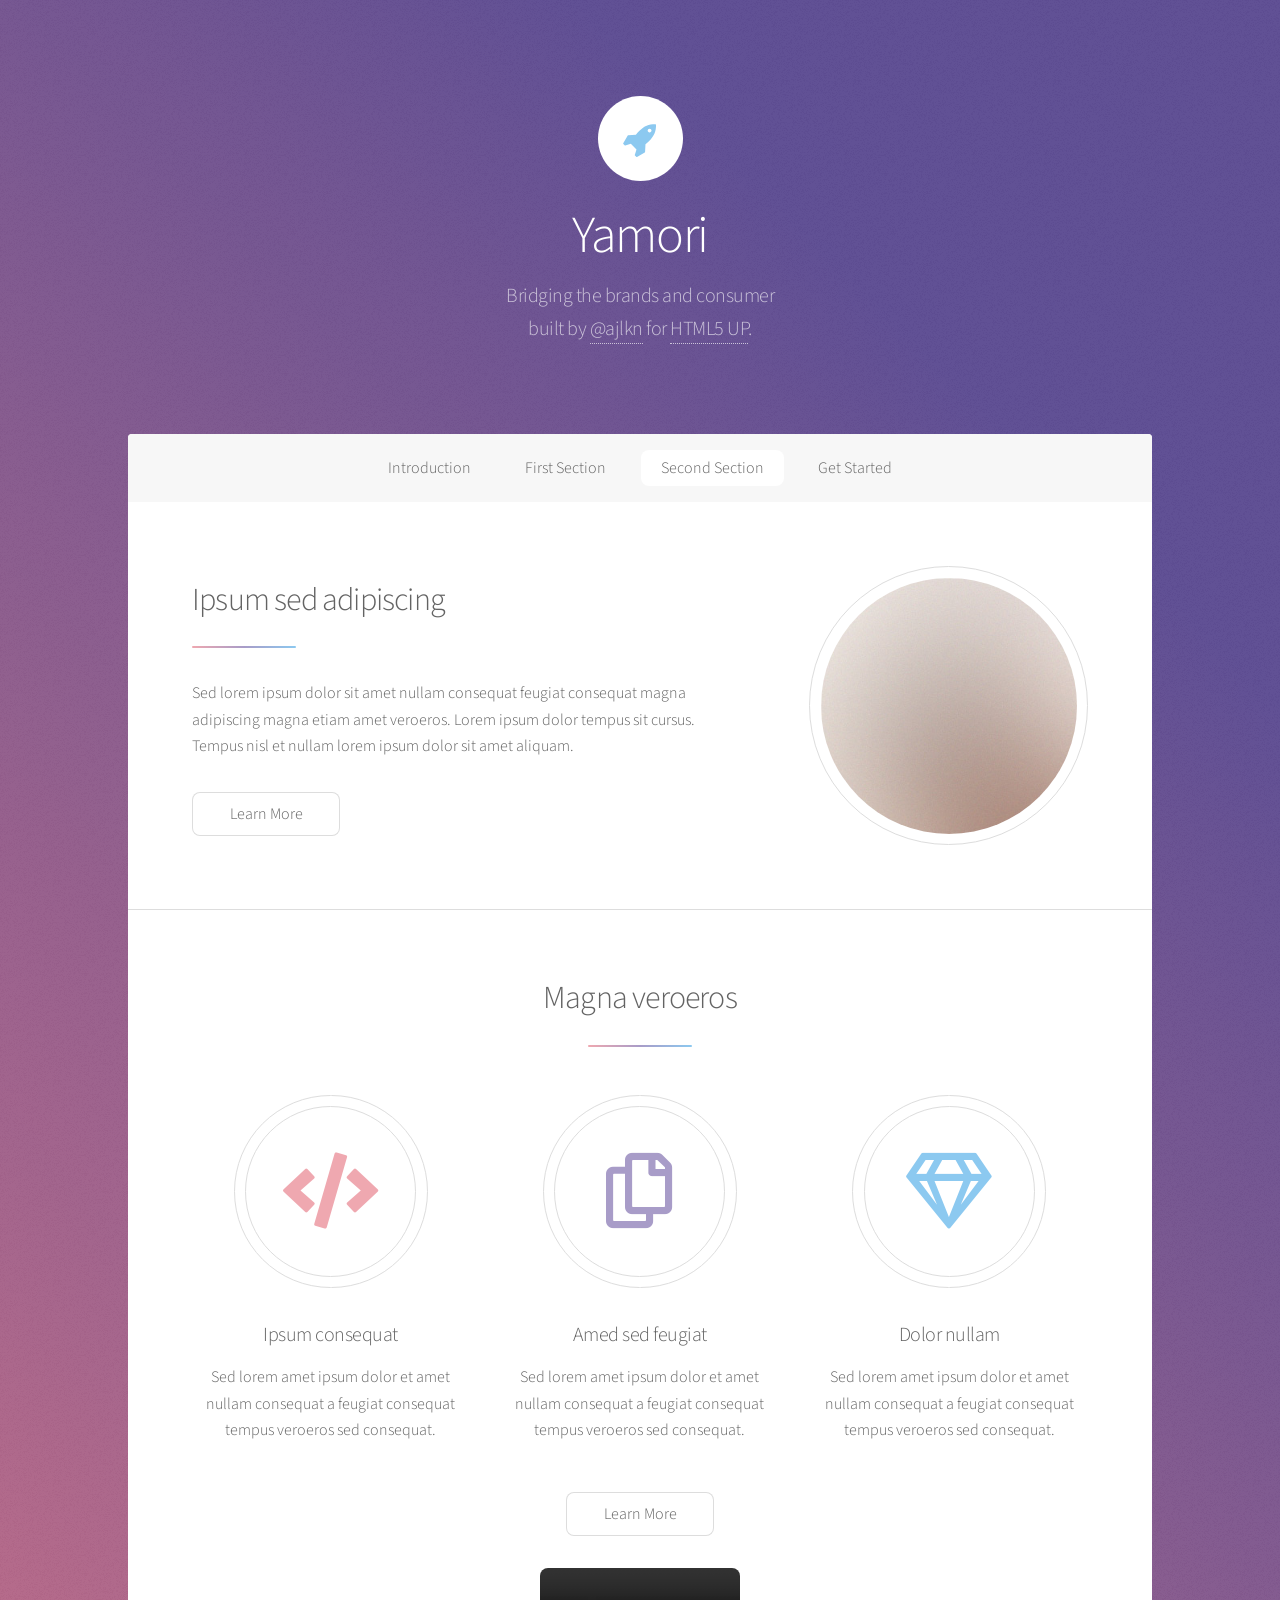
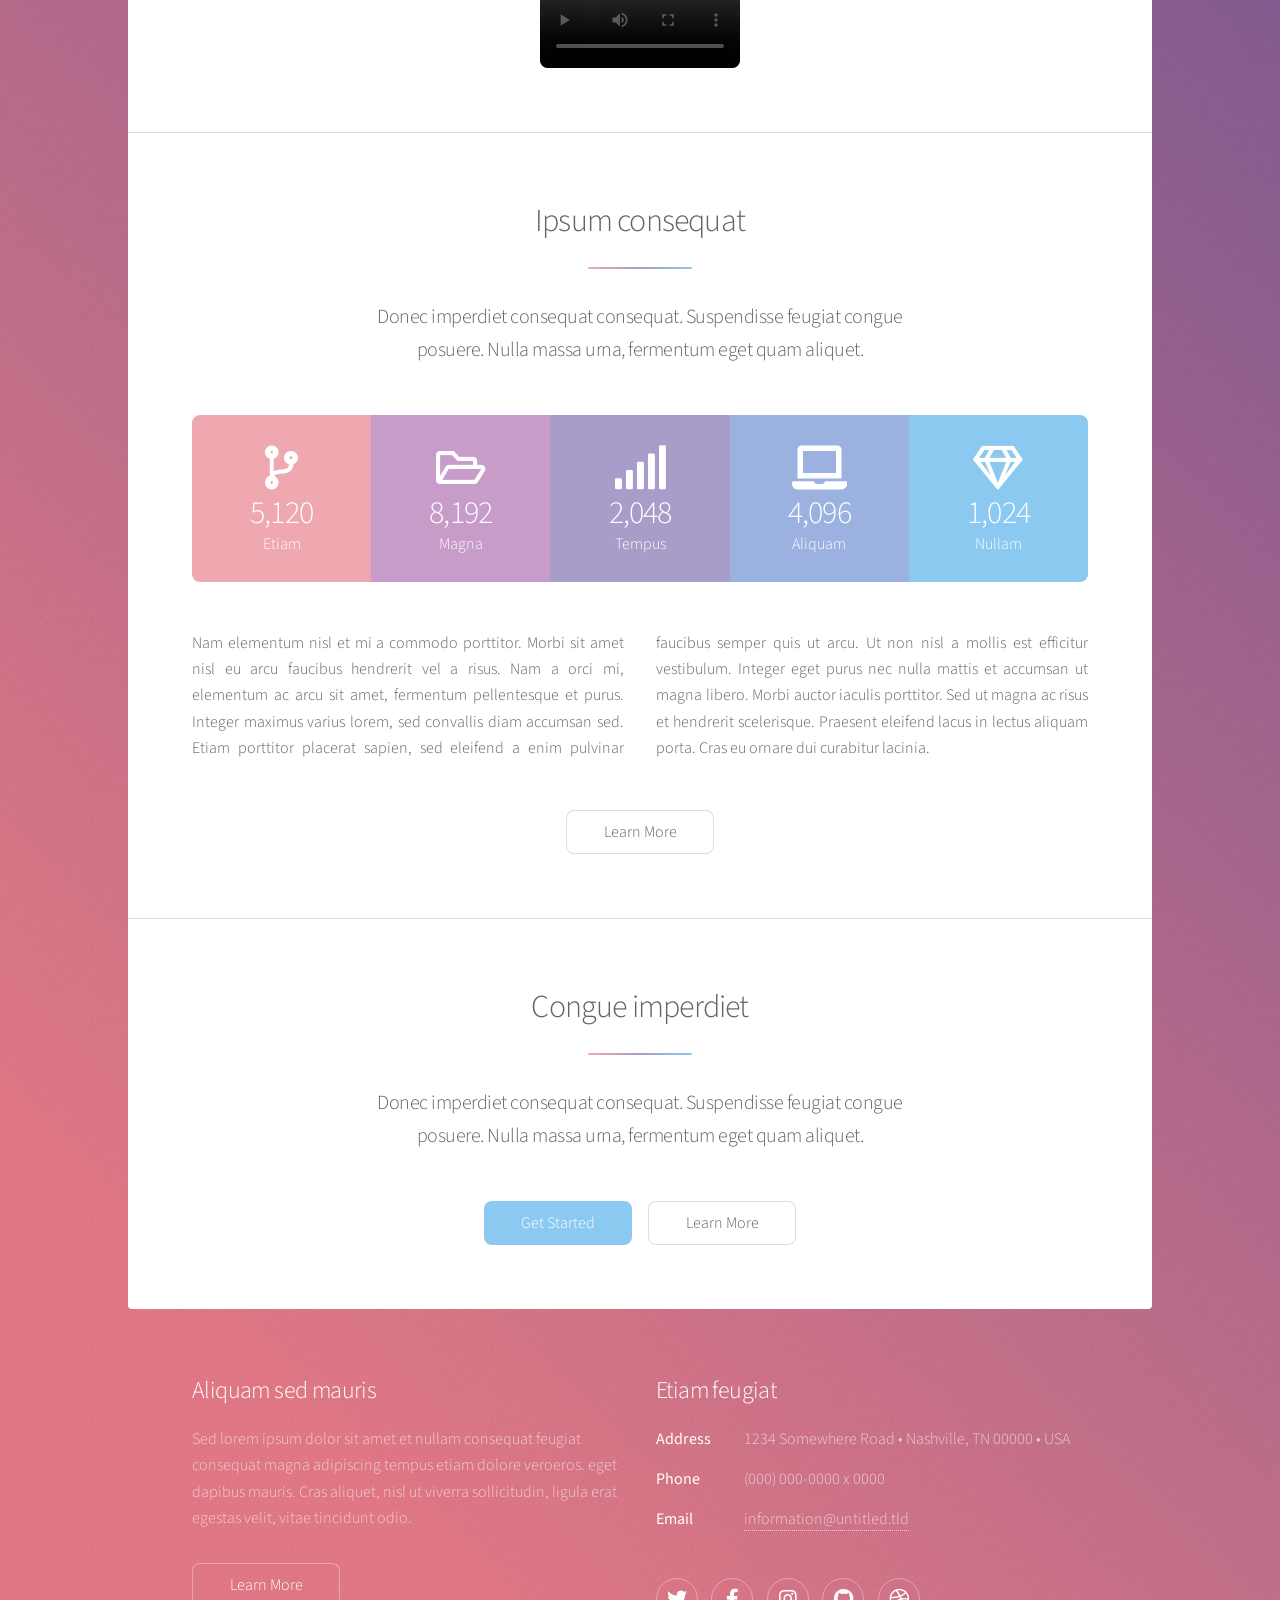
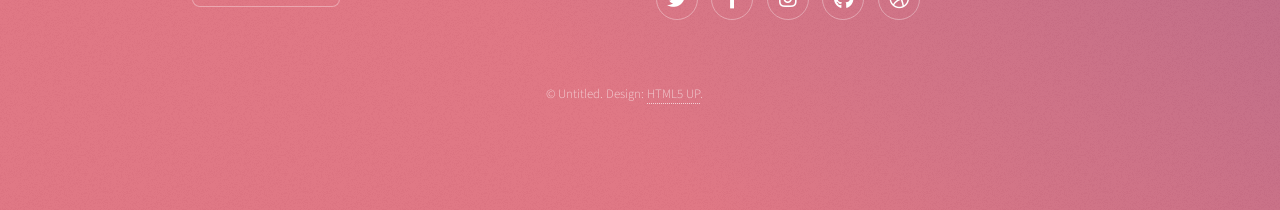
==== commit 0ebfb4be: "Update index.html" ====
--- a/index.html
+++ b/index.html
@@ -83,11 +83,13 @@
 										<li><a href="generic.html" class="button">Learn More</a></li>
 									</ul>
 								</footer>
-<div class="image fit video-container">
-  <video controls preload="metadata" playsinline>
+<div style="max-width:200px;margin:2rem auto;">
+  <video style="width:100%;height:auto;display:block;border-radius:0.5rem;" controls playsinline>
     <source src="Your%20paragraph%20text.mp4" type="video/mp4">
   </video>
 </div>
+
+
 
 
 							</section>
@@ -197,3 +199,6 @@
 
 
 
+
+
+
--- a/assets/css/main.css
+++ b/assets/css/main.css
@@ -3783,16 +3783,17 @@
   }
 }
 
-/* Embedded video (Stellar-compatible) */
-#main .video-container {
-  max-width: 400px;   /* control size here */
-  margin: 2rem auto;
+/* YAMORI: force video sizing (override Stellar) */
+#main .yamori-video {
+  max-width: 400px !important;   /* change this number */
+  margin: 2rem auto !important;
 }
 
-#main .video-container video {
-  width: 100%;
-  height: auto;
-  display: block;
+#main .yamori-video video {
+	background: yellow !important;
+  width: 100% !important;
+  height: auto !important;
+  display: block !important;
   border-radius: 0.5rem;
 }
 
@@ -3816,3 +3817,7 @@
 
 
 
+
+
+
+
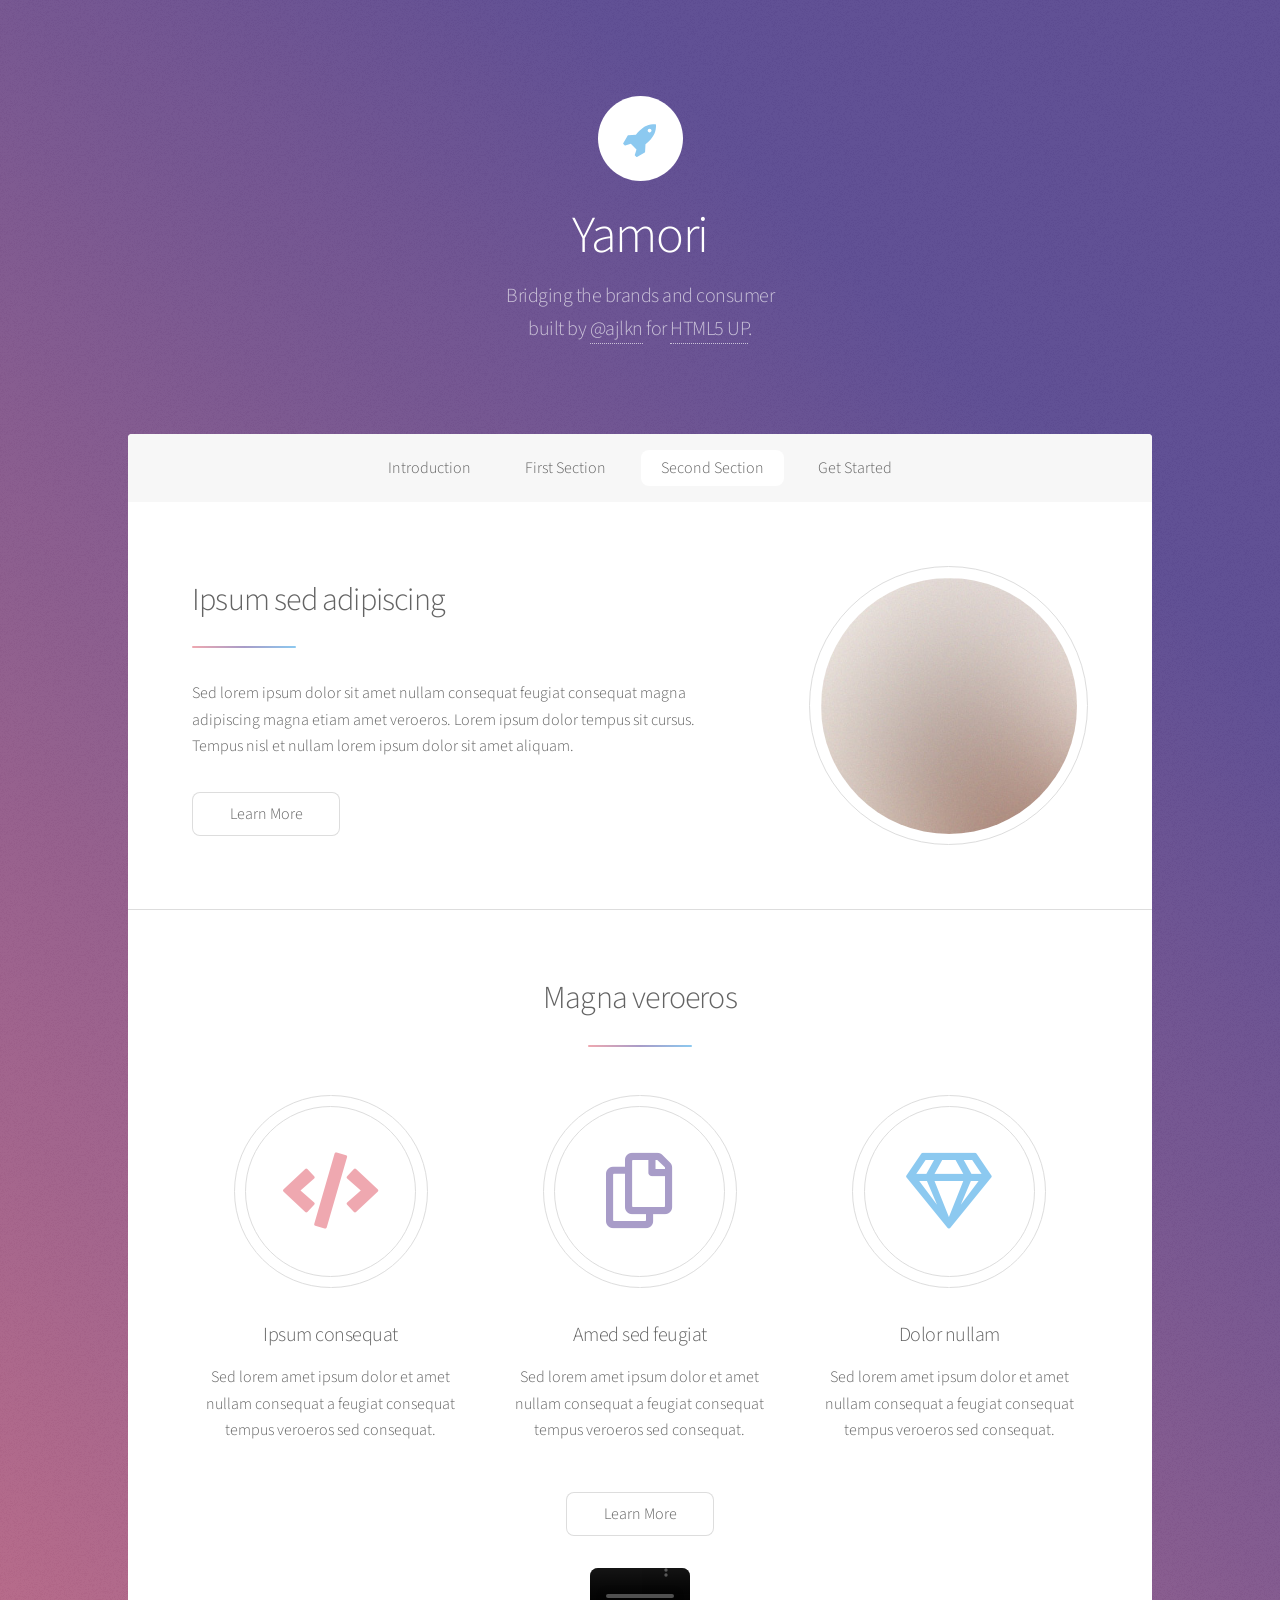
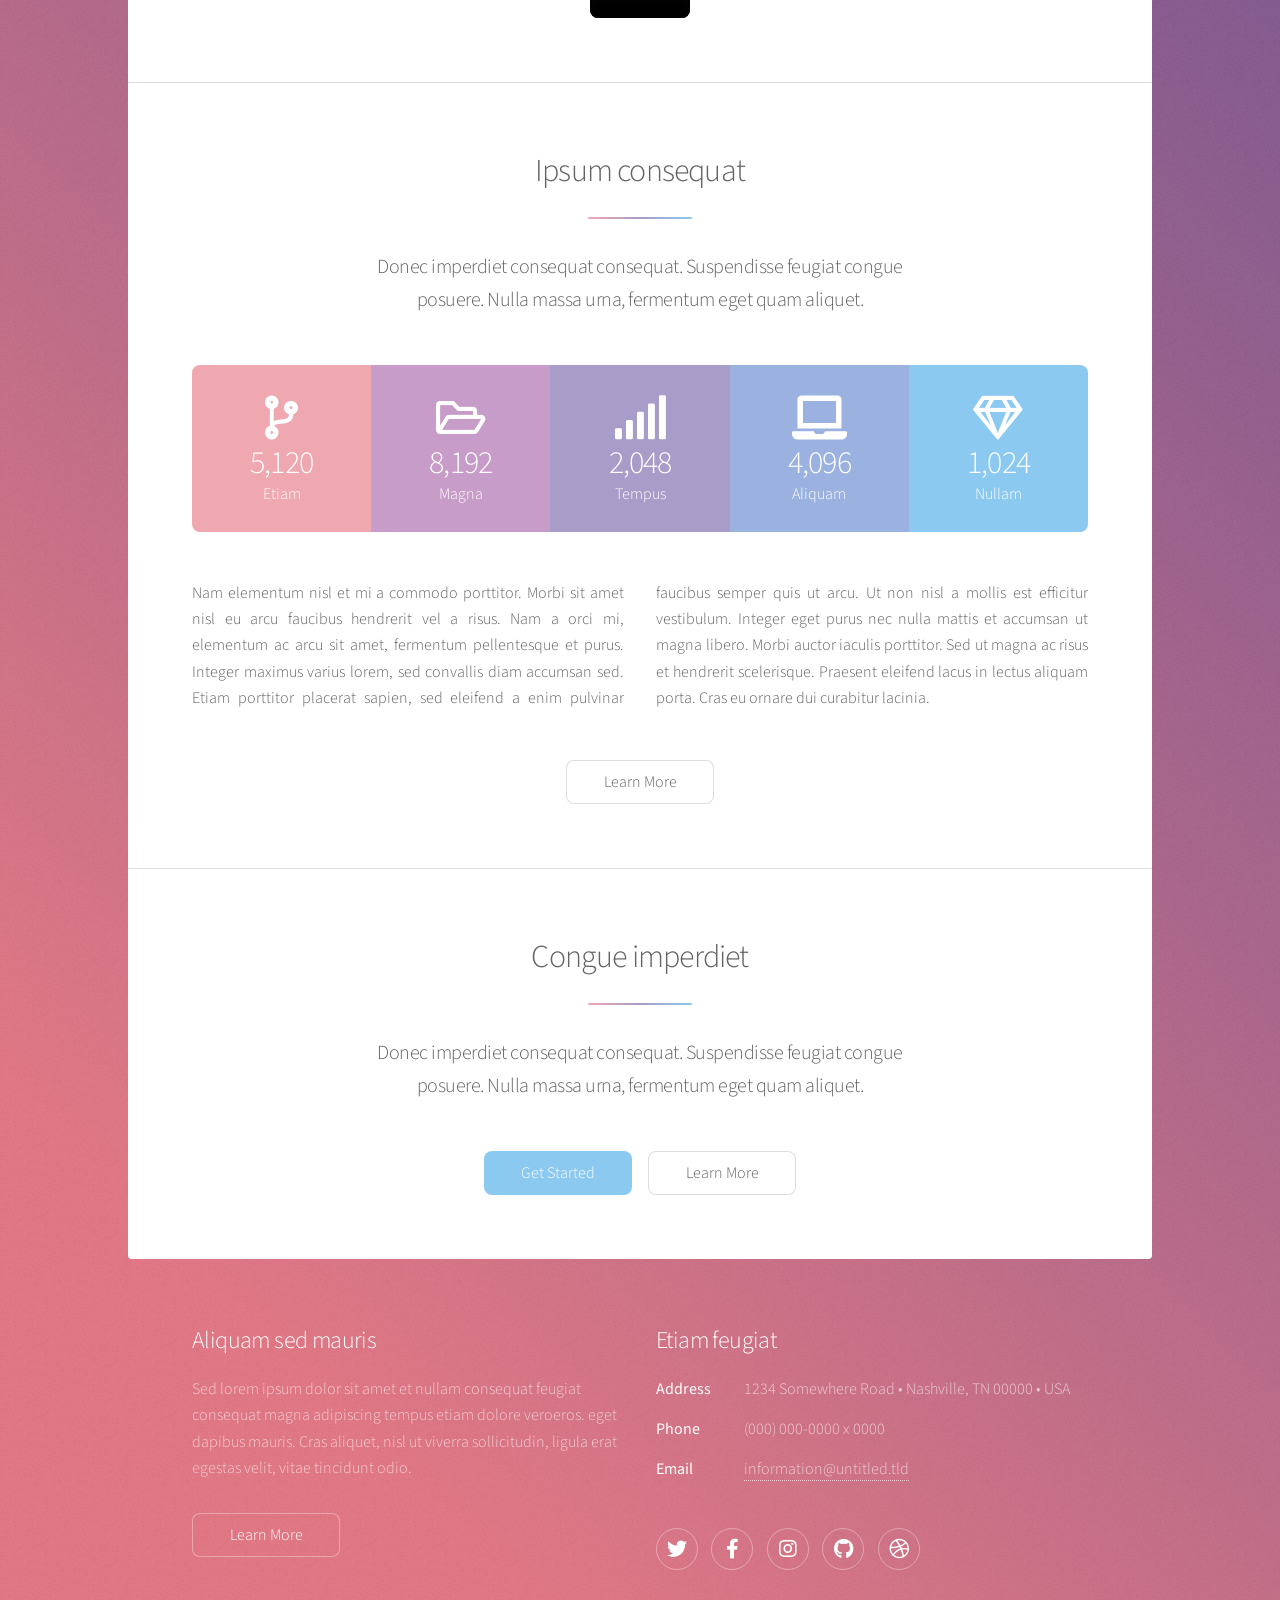
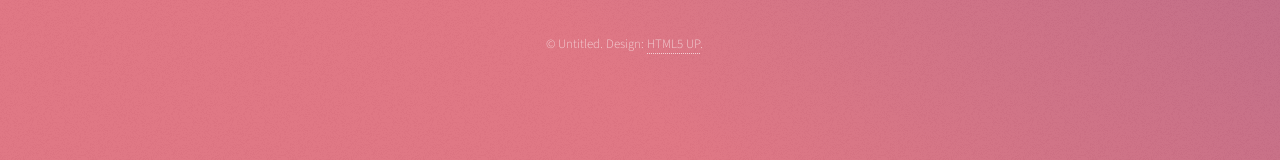
==== commit 4a60b8c8: "Update index.html" ====
--- a/index.html
+++ b/index.html
@@ -83,7 +83,7 @@
 										<li><a href="generic.html" class="button">Learn More</a></li>
 									</ul>
 								</footer>
-<div style="max-width:200px;margin:2rem auto;">
+<div style="max-width:100px;margin:2rem auto;">
   <video style="width:100%;height:auto;display:block;border-radius:0.5rem;" controls playsinline>
     <source src="Your%20paragraph%20text.mp4" type="video/mp4">
   </video>
@@ -202,3 +202,4 @@
 
 
 
+
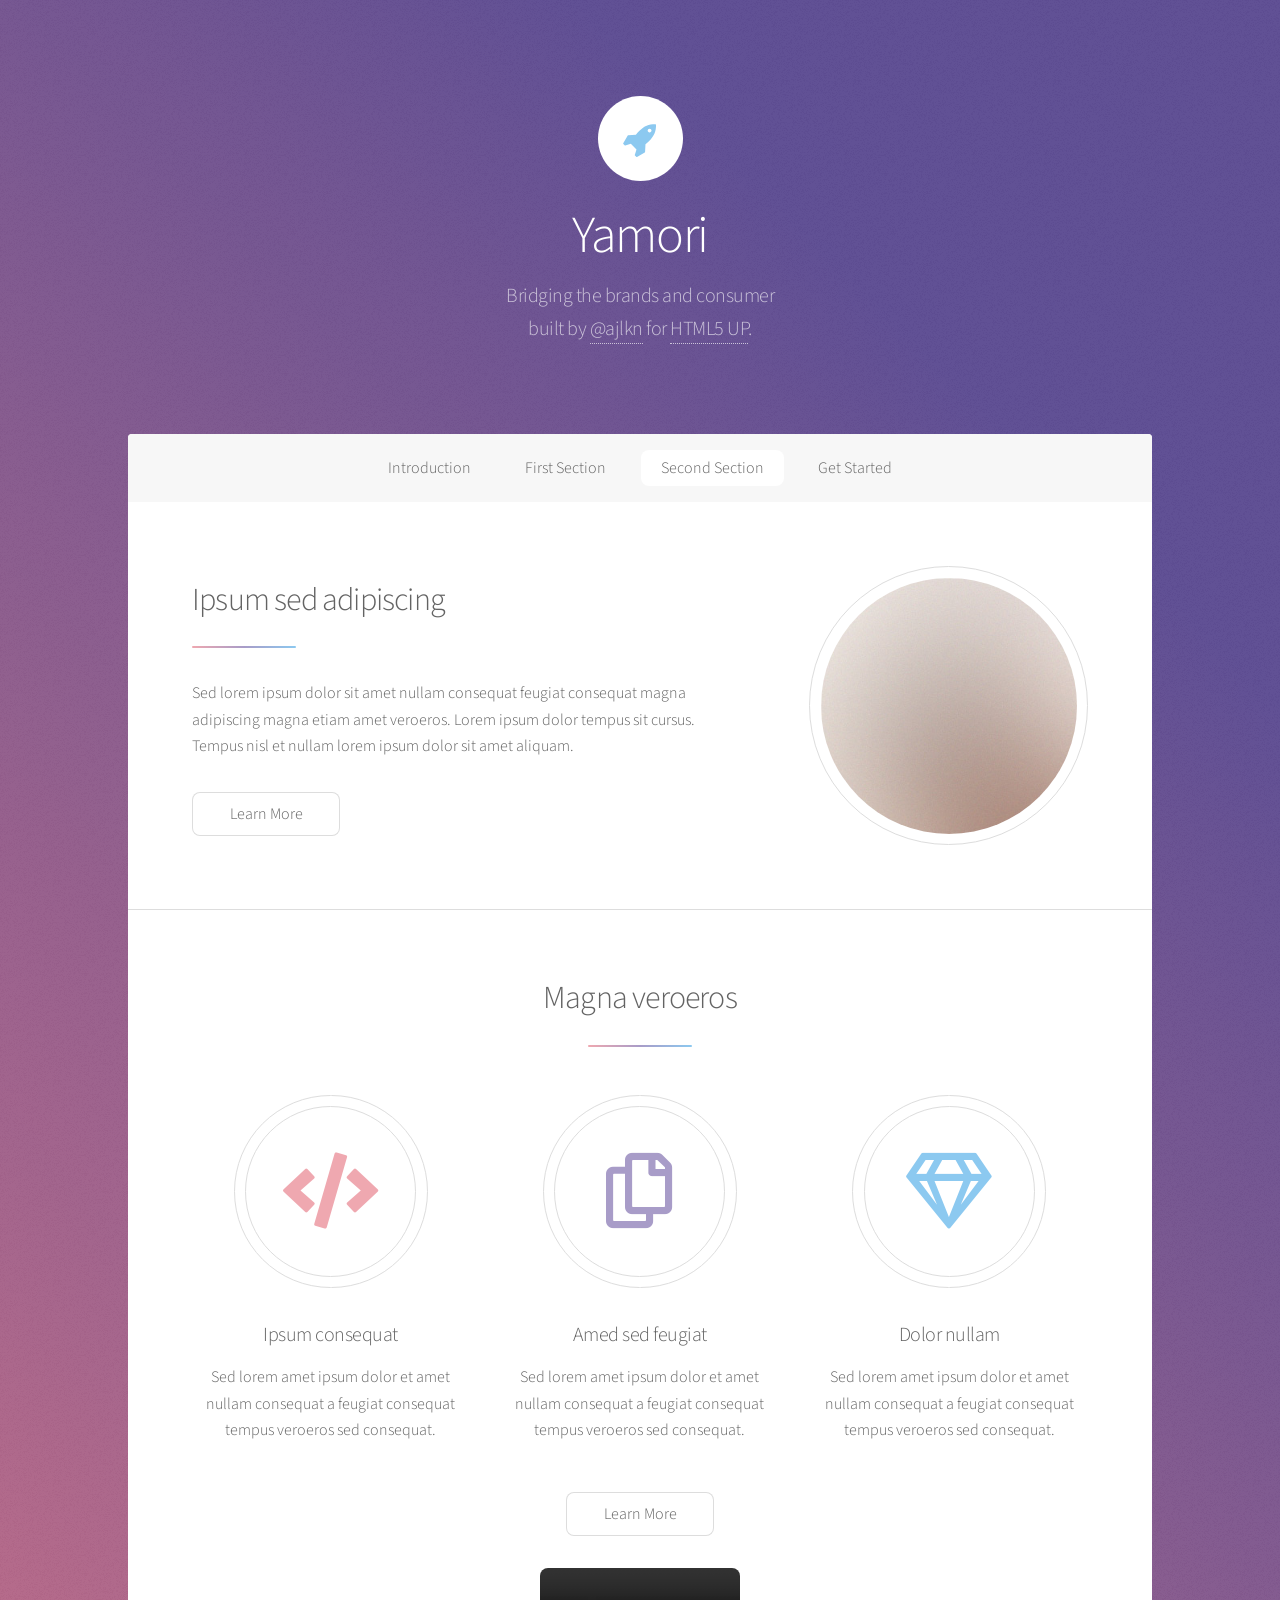
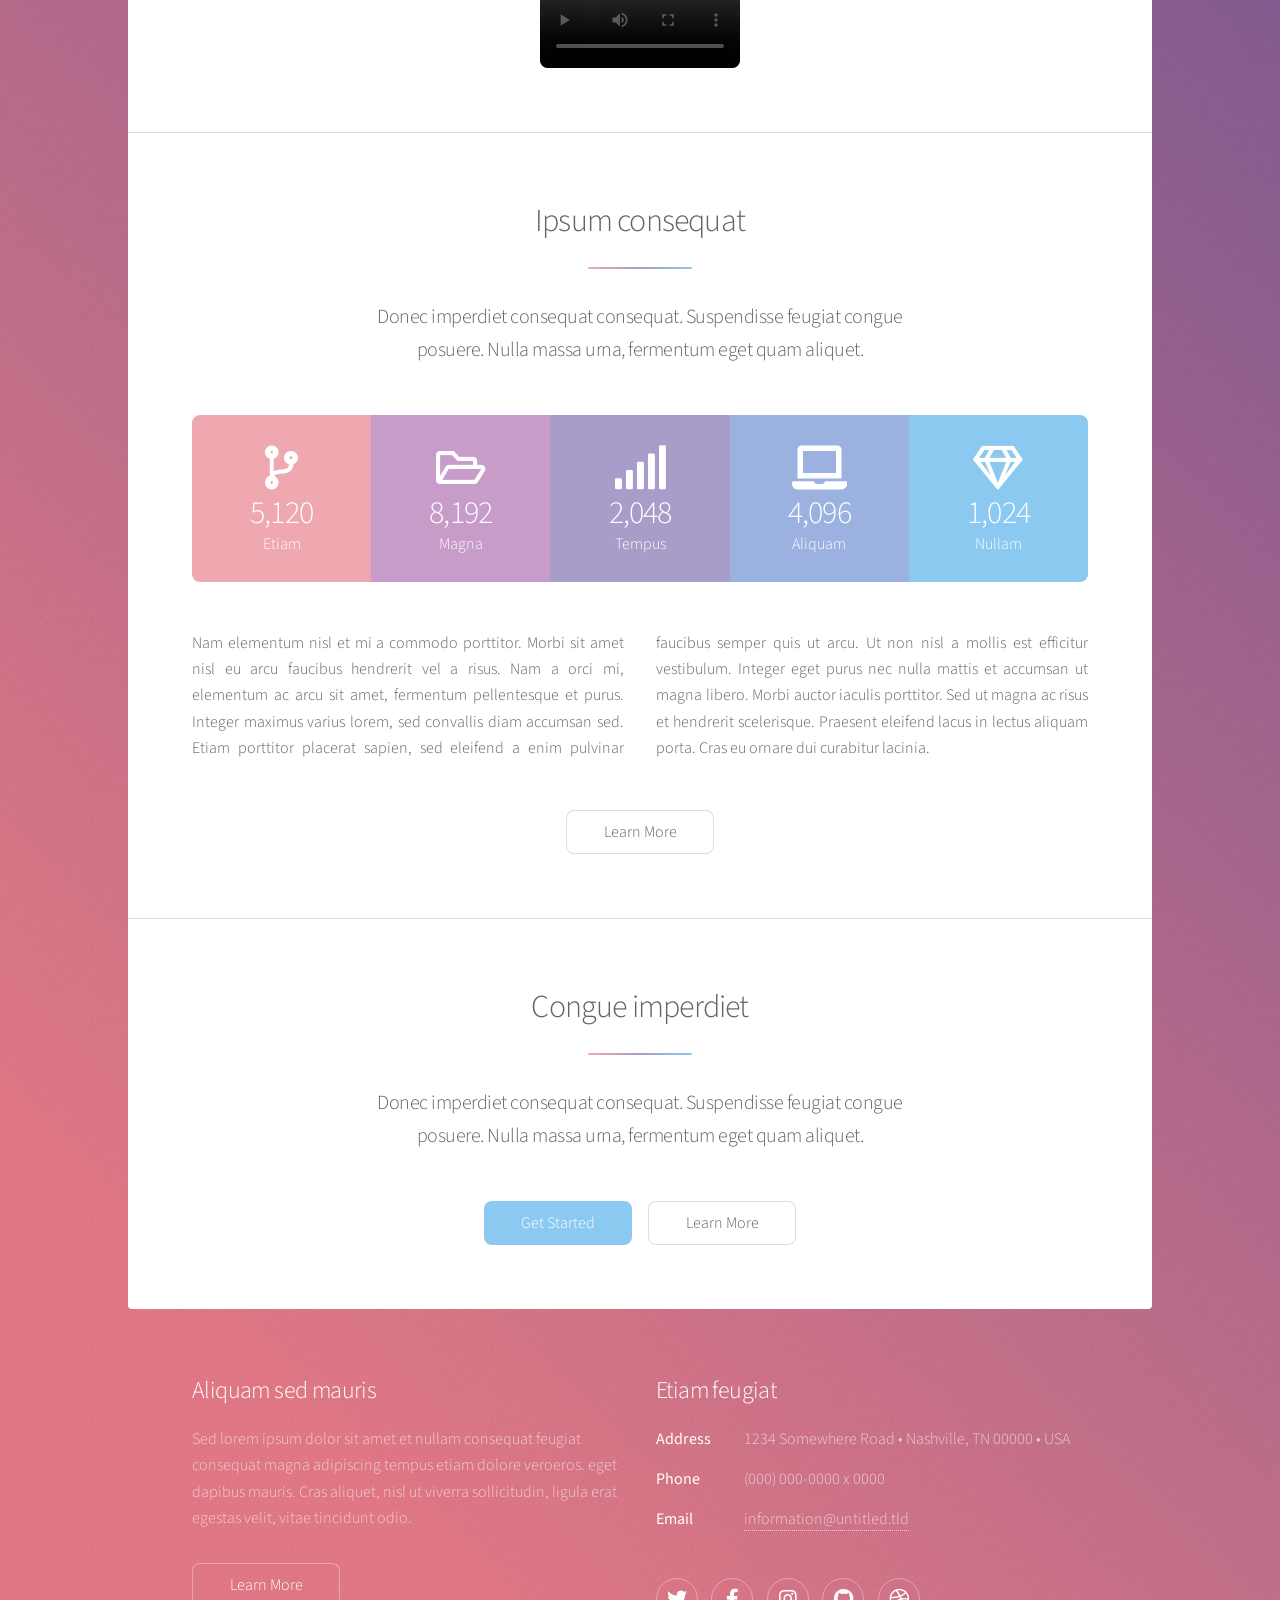
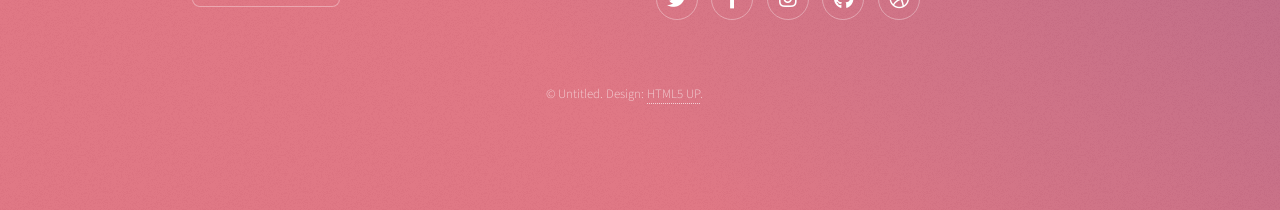
==== commit 2db72404: "Update index.html" ====
--- a/index.html
+++ b/index.html
@@ -83,7 +83,7 @@
 										<li><a href="generic.html" class="button">Learn More</a></li>
 									</ul>
 								</footer>
-<div style="max-width:100px;margin:2rem auto;">
+<div style="max-width:200px;margin:2rem auto;">
   <video style="width:100%;height:auto;display:block;border-radius:0.5rem;" controls playsinline>
     <source src="Your%20paragraph%20text.mp4" type="video/mp4">
   </video>
@@ -203,3 +203,4 @@
 
 
 
+
--- a/assets/css/main.css
+++ b/assets/css/main.css
@@ -3783,41 +3783,29 @@
   }
 }
 
-/* YAMORI: force video sizing (override Stellar) */
-#main .yamori-video {
-  max-width: 400px !important;   /* change this number */
-  margin: 2rem auto !important;
-}
-
-#main .yamori-video video {
-	background: yellow !important;
-  width: 100% !important;
-  height: auto !important;
-  display: block !important;
-  border-radius: 0.5rem;
-}
-
-
-
-
-
-
-
-
-
-
-
-
-
-
-
-
-
-
-
-
-
-
-
-
-
+
+
+
+
+
+
+
+
+
+
+
+
+
+
+
+
+
+
+
+
+
+
+
+
+
+
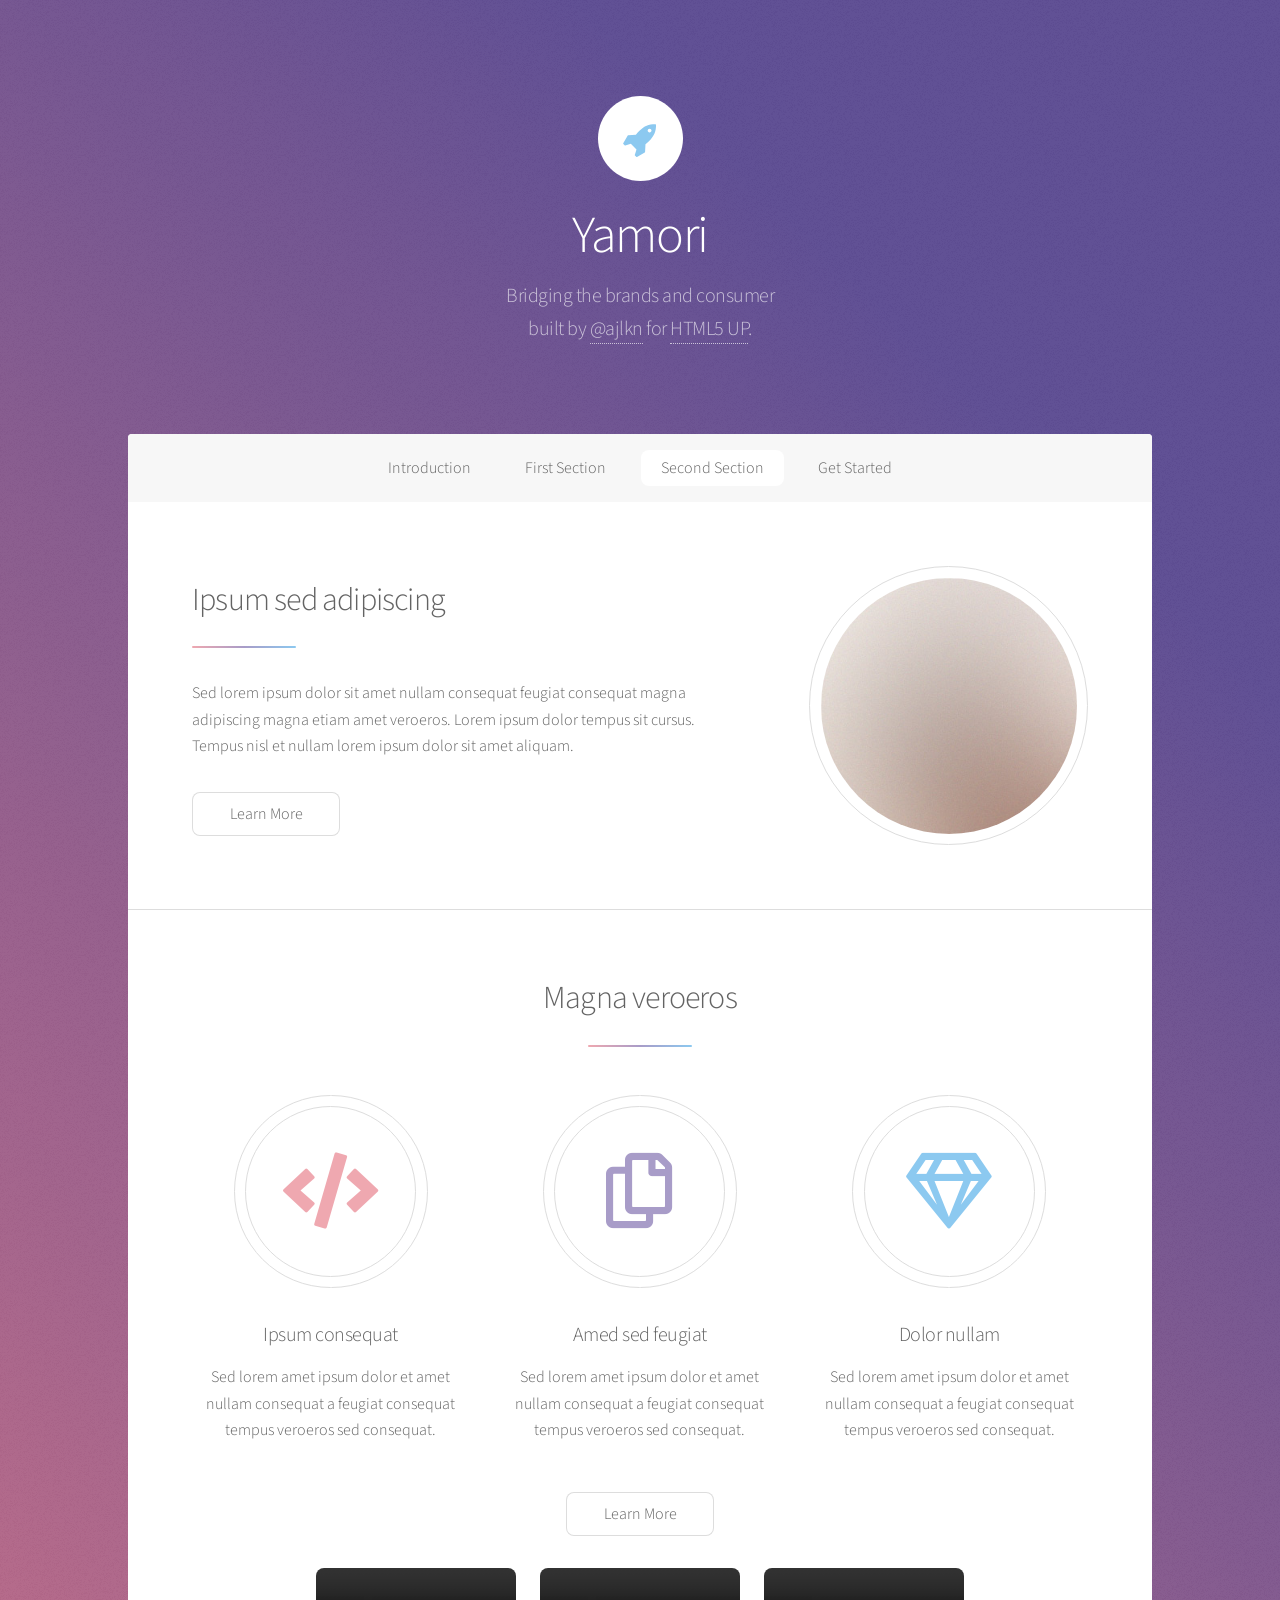
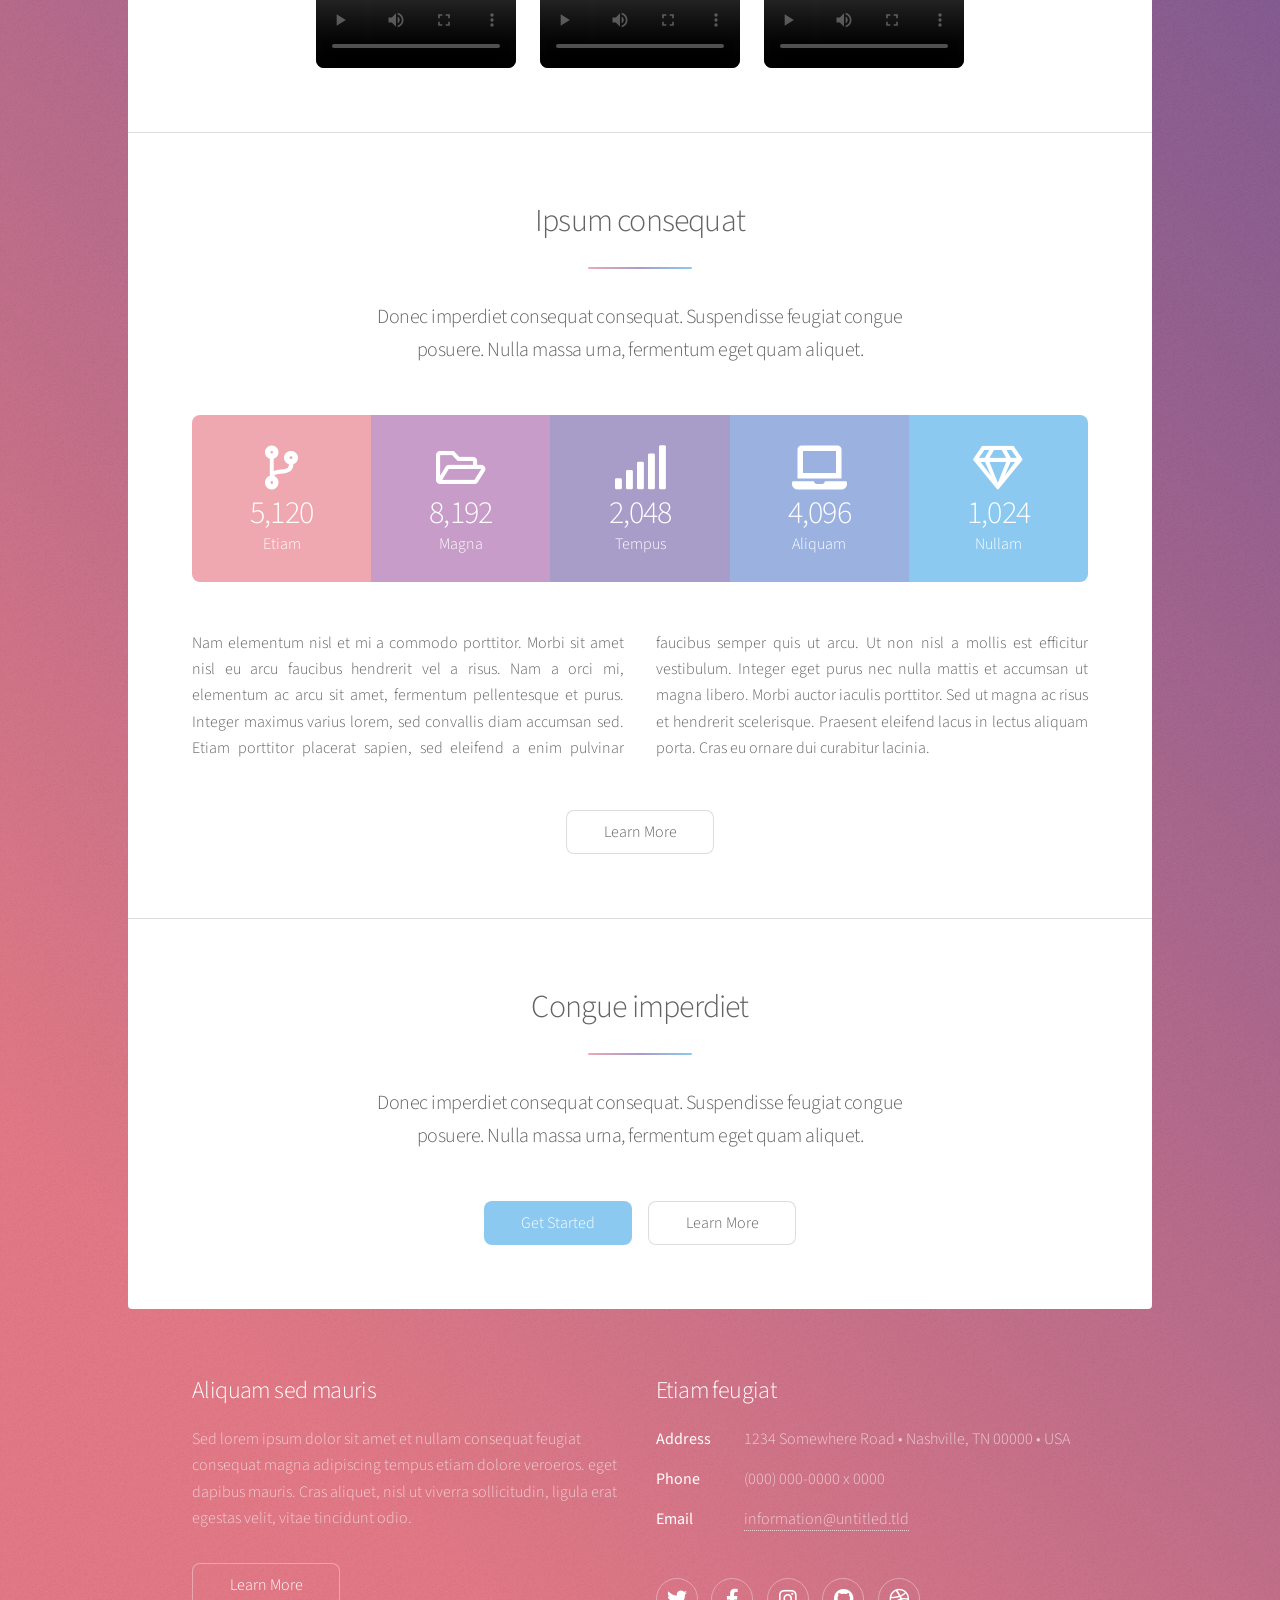
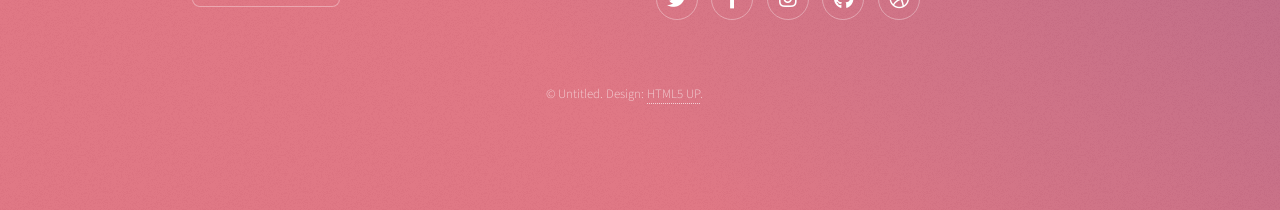
==== commit 808a677c: "Update index.html" ====
--- a/index.html
+++ b/index.html
@@ -83,15 +83,25 @@
 										<li><a href="generic.html" class="button">Learn More</a></li>
 									</ul>
 								</footer>
-<div style="max-width:200px;margin:2rem auto;">
-  <video style="width:100%;height:auto;display:block;border-radius:0.5rem;" controls playsinline>
-    <source src="Your%20paragraph%20text.mp4" type="video/mp4">
-  </video>
+<div style="display:flex; gap:1.5rem; flex-wrap:wrap; justify-content:center; margin:2rem 0;">
+  <div style="flex:0 1 200px;">
+    <video style="width:100%; height:auto; display:block; border-radius:0.5rem;" controls playsinline>
+      <source src="Your%20paragraph%20text.mp4" type="video/mp4">
+    </video>
+  </div>
+
+  <div style="flex:0 1 200px;">
+    <video style="width:100%; height:auto; display:block; border-radius:0.5rem;" controls playsinline>
+      <source src="Your%20paragraph%20text.mp4" type="video/mp4">
+    </video>
+  </div>
+
+  <div style="flex:0 1 200px;">
+    <video style="width:100%; height:auto; display:block; border-radius:0.5rem;" controls playsinline>
+      <source src="Your%20paragraph%20text.mp4" type="video/mp4">
+    </video>
+  </div>
 </div>
-
-
-
-
 							</section>
 
 						<!-- Second Section -->
@@ -204,3 +214,4 @@
 
 
 
+
